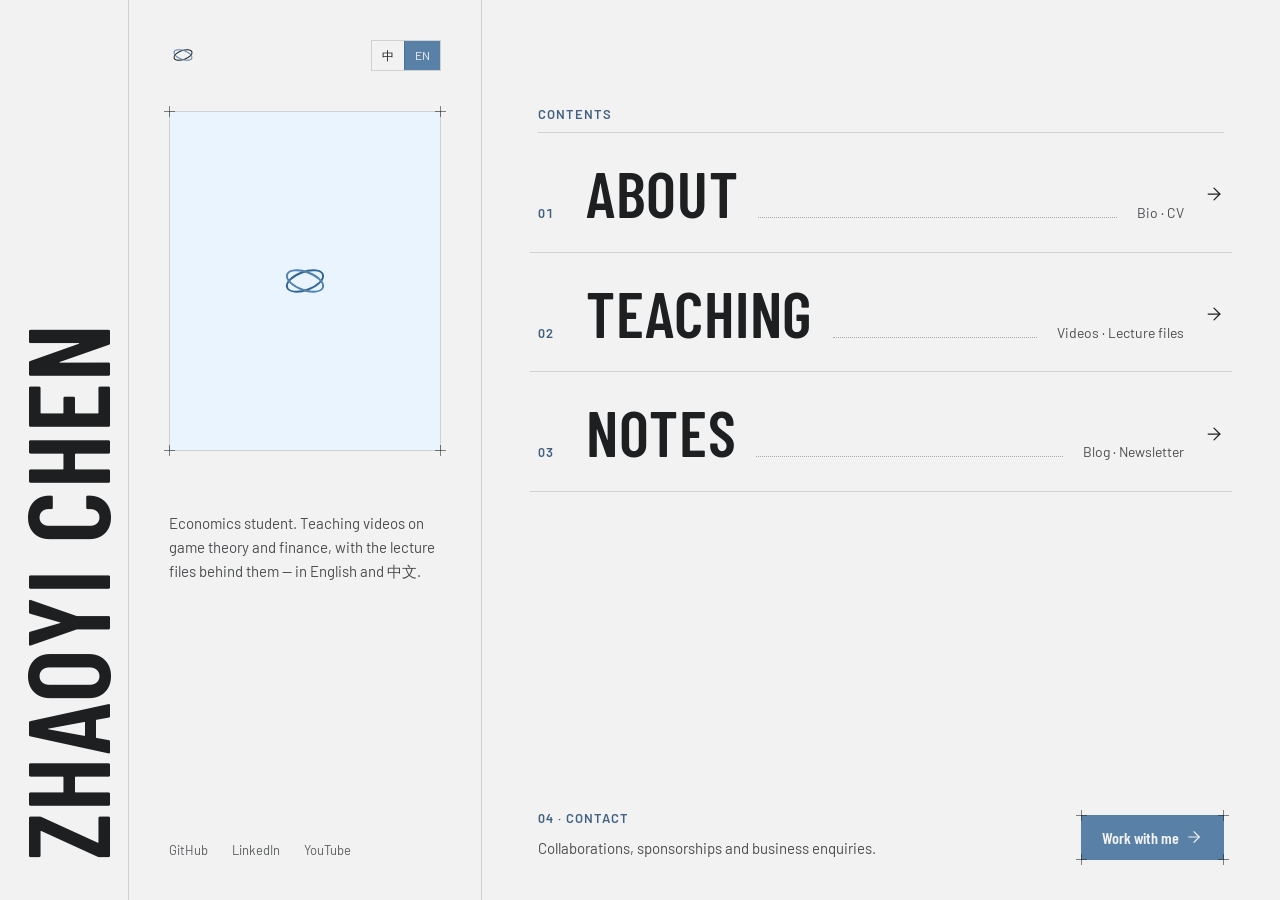
==== index.html @ 12d731cd "Publish the redesigned site as its own public project The site's original repository is private, and" ====
<!DOCTYPE html>
<html lang="en">
<head>
  <meta charset="utf-8">
  <meta name="viewport" content="width=device-width, initial-scale=1">
  <title data-en="Zhaoyi Chen · Teaching, notes and lecture files" data-zh="Zhaoyi Chen · 教学、随笔与讲义">Zhaoyi Chen · Teaching, notes and lecture files</title>
  <meta name="description" content="Zhaoyi Chen — economics student. Teaching videos on game theory and finance, lecture files and notes, in English and 中文.">
  <link rel="stylesheet" href="assets/industry.css">
  <link rel="stylesheet" href="assets/site.css">
</head>
<body>
<div class="shell">
  <a class="spine" href="#" aria-label="Zhaoyi Chen — contents"><span>Zhaoyi Chen</span></a>

  <!-- HOME: identity + preview frame on the left, the four sections on the right -->
  <div class="home" data-view="home">
    <aside class="aside">
      <div class="bar">
        <span class="mark" aria-hidden="true"></span>
        <div class="seg lang" role="radiogroup" aria-label="Language / 语言">
          <label class="seg-opt"><input type="radio" name="lang-home" value="zh" data-lang>中</label>
          <label class="seg-opt"><input type="radio" name="lang-home" value="en" data-lang>EN</label>
        </div>
      </div>

      <div class="frame-wrap">
        <div class="frame blueprint" data-pv="">
          <i class="corner tl"></i><i class="corner tr"></i><i class="corner bl"></i><i class="corner br"></i>
          <div class="pane" data-pane="portrait">
            <!-- EDIT: add your photo as content/images/portrait.jpg (4:5) -->
            <div class="media duotone"><span class="mark" aria-hidden="true"></span><img data-src="content/images/portrait.jpg" alt="Portrait of Zhaoyi Chen"></div>
            <dl class="facts">
              <dt data-en="Studying" data-zh="在读">Studying</dt><dd data-en="Economics, BSc" data-zh="经济学 本科">Economics, BSc</dd>
              <dt data-en="Teaching" data-zh="教学">Teaching</dt><dd data-en="Game theory · CFA Level I" data-zh="博弈论 · CFA 一级">Game theory · CFA Level I</dd>
              <dt data-en="Languages" data-zh="语言">Languages</dt><dd>English · 中文</dd>
            </dl>
          </div>
          <div class="pane" data-pane="teaching">
            <!-- EDIT: add a thumbnail of your latest video as content/images/latest-video.jpg (16:9) -->
            <div class="media wide duotone"><span class="mark" aria-hidden="true"></span><img data-src="content/images/latest-video.jpg" alt=""></div>
            <div class="pane-body">
              <span class="pane-title" data-en="Game theory · CFA Level I" data-zh="博弈论 · CFA 一级">Game theory · CFA Level I</span>
              <span class="pane-text" data-en="Video series, plus every lecture file free on GitHub." data-zh="系列视频，以及在 GitHub 免费公开的全部讲义。">Video series, plus every lecture file free on GitHub.</span>
              <span class="pane-foot" data-en="Lecture files · GitHub" data-zh="讲义 · GitHub">Lecture files · GitHub</span>
            </div>
          </div>
          <div class="pane" data-pane="notes"><div class="pane-posts" id="preview-posts"></div></div>
          <div class="pane" data-pane="contact">
            <div class="pane-body">
              <span class="kicker" data-en="Business &amp; collaboration" data-zh="商务与合作">Business &amp; collaboration</span>
              <span class="pane-email"><span>zhaoyic3002</span><span>@gmail.com</span></span>
              <span class="pane-text" data-en="Collaborations, sponsorships and business enquiries. Tell me what you have in mind." data-zh="合作、赞助与商务洽谈，欢迎来信详谈。">Collaborations, sponsorships and business enquiries. Tell me what you have in mind.</span>
            </div>
          </div>
        </div>
        <div class="pv-caption" id="pv-caption" aria-live="polite"></div>
      </div>

      <p class="bio"><span data-en="Economics student. Teaching videos on game theory and finance, with the lecture files behind them — in English and 中文." data-zh="经济学专业学生。我制作博弈论与金融的教学视频，并公开背后的全部讲义——中英双语。">Economics student. Teaching videos on game theory and finance, with the lecture files behind them — in English and 中文.</span></p>
      <div class="social">
        <a href="https://github.com/chenzhaoyilila" target="_blank" rel="noopener">GitHub</a>
        <a href="https://www.linkedin.com/in/zhaoyi-chen-58bb9b395" target="_blank" rel="noopener">LinkedIn</a>
        <a href="https://www.youtube.com/@michaelchen4098" target="_blank" rel="noopener">YouTube</a>
      </div>
    </aside>

    <main class="contents">
      <span class="kicker" data-en="Contents" data-zh="目录">Contents</span>
      <div class="rule"></div>
      <a class="row" href="#about" data-preview="about">
        <span class="row-num">01</span>
        <span class="row-main"><span class="row-title" data-en="About" data-zh="关于">About</span><span class="row-meta" data-en="Bio · CV" data-zh="简介 · 简历">Bio · CV</span></span>
        <span class="row-leader" aria-hidden="true"></span>
        <span class="row-meta end" aria-hidden="true" data-en="Bio · CV" data-zh="简介 · 简历">Bio · CV</span>
        <svg class="icon" width="20" height="20" viewBox="0 0 24 24" aria-hidden="true"><path d="M5 12h14"/><path d="m12 5 7 7-7 7"/></svg>
      </a>
      <a class="row" href="#teaching" data-preview="teaching">
        <span class="row-num">02</span>
        <span class="row-main"><span class="row-title" data-en="Teaching" data-zh="教学">Teaching</span><span class="row-meta" data-en="Videos · Lecture files" data-zh="视频 · 讲义">Videos · Lecture files</span></span>
        <span class="row-leader" aria-hidden="true"></span>
        <span class="row-meta end" aria-hidden="true" data-en="Videos · Lecture files" data-zh="视频 · 讲义">Videos · Lecture files</span>
        <svg class="icon" width="20" height="20" viewBox="0 0 24 24" aria-hidden="true"><path d="M5 12h14"/><path d="m12 5 7 7-7 7"/></svg>
      </a>
      <a class="row" href="#notes" data-preview="notes">
        <span class="row-num">03</span>
        <span class="row-main"><span class="row-title" data-en="Notes" data-zh="随笔">Notes</span><span class="row-meta" data-en="Blog · Newsletter" data-zh="博客 · 通讯">Blog · Newsletter</span></span>
        <span class="row-leader" aria-hidden="true"></span>
        <span class="row-meta end" aria-hidden="true" data-en="Blog · Newsletter" data-zh="博客 · 通讯">Blog · Newsletter</span>
        <svg class="icon" width="20" height="20" viewBox="0 0 24 24" aria-hidden="true"><path d="M5 12h14"/><path d="m12 5 7 7-7 7"/></svg>
      </a>
      <div class="contact" data-preview="contact">
        <div>
          <span class="kicker">04 · <span data-en="Contact" data-zh="联系">Contact</span></span>
          <p data-en="Collaborations, sponsorships and business enquiries." data-zh="合作、赞助与商务洽谈。">Collaborations, sponsorships and business enquiries.</p>
        </div>
        <a class="btn btn-primary blueprint btn-cta" href="mailto:zhaoyic3002@gmail.com">
          <i class="corner tl"></i><i class="corner tr"></i><i class="corner bl"></i><i class="corner br"></i>
          <span data-en="Work with me" data-zh="与我合作">Work with me</span>
          <svg class="icon" width="18" height="18" viewBox="0 0 24 24" aria-hidden="true"><path d="M5 12h14"/><path d="m12 5 7 7-7 7"/></svg>
        </a>
      </div>
    </main>
  </div>

  <!-- SECTION PAGES: one shared top bar, one section visible at a time -->
  <div class="page" id="sections" hidden>
    <div class="topbar">
      <a class="btn btn-ghost back" href="#">
        <svg class="icon" width="18" height="18" viewBox="0 0 24 24" aria-hidden="true"><path d="m12 19-7-7 7-7"/><path d="M19 12H5"/></svg>
        <span data-en="Contents" data-zh="目录">Contents</span>
      </a>
      <div class="seg lang" role="radiogroup" aria-label="Language / 语言">
        <label class="seg-opt"><input type="radio" name="lang-top" value="zh" data-lang>中</label>
        <label class="seg-opt"><input type="radio" name="lang-top" value="en" data-lang>EN</label>
      </div>
    </div>

    <section data-view="about" hidden>
      <header class="sec-head">
        <span class="kicker">01</span>
        <h1 class="sec-title" data-en="About" data-zh="关于">About</h1>
      </header>
      <div class="sec-body">
        <div>
          <p class="lead" data-en="I study economics, and I teach what I learn as I go." data-zh="我学习经济学，也边学边教。">I study economics, and I teach what I learn as I go.</p>
          <p class="prose" data-en="My videos take game theory and finance one idea at a time. The slides and lecture files are free on GitHub, so you can follow along or reuse them." data-zh="我的视频每次讲透博弈论或金融中的一个概念。课件与讲义全部免费放在 GitHub 上，方便你跟学或复用。">My videos take game theory and finance one idea at a time. The slides and lecture files are free on GitHub, so you can follow along or reuse them.</p>
          <table class="table facts-table">
            <tbody>
              <tr><td data-en="Studying" data-zh="在读">Studying</td><td data-en="Economics, BSc" data-zh="经济学 本科">Economics, BSc</td></tr>
              <tr><td data-en="Teaching" data-zh="教学">Teaching</td><td data-en="Game theory · CFA Level I" data-zh="博弈论 · CFA 一级">Game theory · CFA Level I</td></tr>
              <tr><td data-en="Languages" data-zh="语言">Languages</td><td>English · 中文</td></tr>
              <tr><td data-en="CV" data-zh="简历">CV</td><td><a class="inline-link" href="resume.html"><span data-en="View PDF" data-zh="查看 PDF">View PDF</span><svg class="icon" width="16" height="16" viewBox="0 0 24 24" aria-hidden="true"><path d="M7 7h10v10"/><path d="M7 17 17 7"/></svg></a></td></tr>
            </tbody>
          </table>
        </div>
        <figure class="portrait blueprint">
          <i class="corner tl"></i><i class="corner tr"></i><i class="corner bl"></i><i class="corner br"></i>
          <div class="media duotone"><span class="mark" aria-hidden="true"></span><img data-src="content/images/portrait.jpg" alt="Portrait of Zhaoyi Chen"></div>
        </figure>
      </div>
      <a class="next" href="#teaching">
        <span class="next-stack">
          <span class="kicker" data-en="Next" data-zh="下一章">Next</span>
          <span class="next-title">02 <span data-en="Teaching" data-zh="教学">Teaching</span></span>
        </span>
        <svg class="icon" width="32" height="32" viewBox="0 0 24 24" aria-hidden="true"><path d="M5 12h14"/><path d="m12 5 7 7-7 7"/></svg>
      </a>
    </section>

    <section data-view="teaching" hidden>
      <header class="sec-head">
        <span class="kicker">02</span>
        <h1 class="sec-title" data-en="Teaching" data-zh="教学">Teaching</h1>
      </header>
      <div class="sec-body">
        <div>
          <div class="rule"></div>
          <!-- EDIT: to link a series, turn its <div class="item"> into <a class="item" href="YOUR-PLAYLIST-URL"> -->
          <div class="item">
            <span class="item-title" data-en="Game theory" data-zh="博弈论">Game theory</span>
            <span class="item-desc" data-en="Refinements, signaling and screening" data-zh="精炼均衡、信号传递与筛选">Refinements, signaling and screening</span>
          </div>
          <div class="item">
            <span class="item-title" data-en="CFA Level I" data-zh="CFA 一级">CFA Level I</span>
            <span class="item-desc" data-en="All ten topic areas, from ethics to portfolio management" data-zh="全部十个科目，从职业道德到投资组合管理">All ten topic areas, from ethics to portfolio management</span>
          </div>
          <a class="item" href="https://github.com/chenzhaoyilila/All-files-of-lectures" target="_blank" rel="noopener">
            <span class="item-text">
              <span class="item-title" data-en="Lecture files" data-zh="讲义文件">Lecture files</span>
              <span class="item-desc" data-en="Every course file, free on GitHub" data-zh="全部课程文件，GitHub 免费下载">Every course file, free on GitHub</span>
            </span>
            <svg class="icon" width="20" height="20" viewBox="0 0 24 24" aria-hidden="true"><path d="M7 7h10v10"/><path d="M7 17 17 7"/></svg>
          </a>
        </div>
        <!-- EDIT: the frame links to your YouTube channel; swap in the URL of your latest video -->
        <figure class="video">
          <a class="blueprint" href="https://www.youtube.com/@michaelchen4098" target="_blank" rel="noopener">
            <i class="corner tl"></i><i class="corner tr"></i><i class="corner bl"></i><i class="corner br"></i>
            <div class="media duotone"><span class="mark" aria-hidden="true"></span><img data-src="content/images/latest-video.jpg" alt="Latest video on YouTube"></div>
          </a>
          <figcaption data-en="Latest video" data-zh="最新视频">Latest video</figcaption>
        </figure>
      </div>
      <a class="next" href="#notes">
        <span class="next-stack">
          <span class="kicker" data-en="Next" data-zh="下一章">Next</span>
          <span class="next-title">03 <span data-en="Notes" data-zh="随笔">Notes</span></span>
        </span>
        <svg class="icon" width="32" height="32" viewBox="0 0 24 24" aria-hidden="true"><path d="M5 12h14"/><path d="m12 5 7 7-7 7"/></svg>
      </a>
    </section>

    <section data-view="notes" hidden>
      <header class="sec-head">
        <span class="kicker">03</span>
        <h1 class="sec-title" data-en="Notes" data-zh="随笔">Notes</h1>
      </header>
      <div class="sec-body single">
        <div class="notes-bar">
          <span class="label" data-en="Blog &amp; newsletter" data-zh="博客与通讯">Blog &amp; newsletter</span>
          <div class="seg" role="radiogroup" aria-label="Filter notes">
            <label class="seg-opt"><input type="radio" name="notes-filter" value="all" checked><span data-en="All" data-zh="全部">All</span></label>
            <label class="seg-opt"><input type="radio" name="notes-filter" value="newsletter"><span data-en="Newsletter" data-zh="通讯">Newsletter</span></label>
          </div>
        </div>
        <div id="notes-list"><p class="status" data-en="Loading notes…" data-zh="正在加载…">Loading notes…</p></div>
      </div>
      <div class="next">
        <div>
          <span class="kicker" data-en="Next · 04 Contact" data-zh="下一章 · 04 联系">Next · 04 Contact</span>
          <p data-en="Collaborations, sponsorships and business enquiries." data-zh="合作、赞助与商务洽谈。">Collaborations, sponsorships and business enquiries.</p>
        </div>
        <a class="btn btn-primary blueprint btn-cta" href="mailto:zhaoyic3002@gmail.com">
          <i class="corner tl"></i><i class="corner tr"></i><i class="corner bl"></i><i class="corner br"></i>
          <span data-en="Work with me" data-zh="与我合作">Work with me</span>
          <svg class="icon" width="18" height="18" viewBox="0 0 24 24" aria-hidden="true"><path d="M5 12h14"/><path d="m12 5 7 7-7 7"/></svg>
        </a>
      </div>
    </section>
  </div>
</div>

<script src="assets/site.js"></script>
<script src="assets/interactions.js" defer></script>
<script>
(() => {
  const LABELS = { about: ['01', 'About', '关于'], teaching: ['02', 'Teaching', '教学'], notes: ['03', 'Notes', '随笔'], contact: ['04', 'Contact', '联系'] };
  const TITLES = {
    home: ['Zhaoyi Chen · Teaching, notes and lecture files', 'Zhaoyi Chen · 教学、随笔与讲义'],
    about: ['About · Zhaoyi Chen', '关于 · Zhaoyi Chen'],
    teaching: ['Teaching · Zhaoyi Chen', '教学 · Zhaoyi Chen'],
    notes: ['Notes · Zhaoyi Chen', '随笔 · Zhaoyi Chen'],
  };
  // Old links keep working: #thoughts and #newsletter open Notes.
  const ALIASES = { thoughts: 'notes', newsletter: 'notes', projects: 'teaching' };
  // ?preview=1 also lists drafts. They exist only in content/posts.preview.json,
  // which is gitignored, so a draft can never reach the live site.
  const PREVIEW = new URLSearchParams(location.search).get('preview') === '1';
  const POSTS_URL = PREVIEW ? 'content/posts.preview.json' : 'content/posts.json';
  const PREVIEW_QS = PREVIEW ? '&preview=1' : '';
  const badge = (p) => (p.draft ? '<span class="draft-badge">DRAFT 草稿</span>' : '');
  const ARROW = '<svg class="icon" width="20" height="20" viewBox="0 0 24 24" aria-hidden="true"><path d="M5 12h14"/><path d="m12 5 7 7-7 7"/></svg>';
  const zh = () => siteLang() === 'zh';
  const home = document.querySelector('[data-view="home"]');
  const pages = document.getElementById('sections');
  const sections = pages.querySelectorAll('section[data-view]');
  const titleEl = document.querySelector('title');
  const frame = document.querySelector('.frame');
  const caption = document.getElementById('pv-caption');
  let view = 'home';
  let pv = '';

  function setTitle() {
    const t = TITLES[view];
    titleEl.setAttribute('data-en', t[0]);
    titleEl.setAttribute('data-zh', t[1]);
    document.title = t[zh() ? 1 : 0];
  }

  function setPreview(key) {
    pv = key;
    frame.setAttribute('data-pv', key);
    caption.textContent = key ? `${zh() ? '预览' : 'Preview'} · ${LABELS[key][0]} ${LABELS[key][zh() ? 2 : 1]}` : '';
  }

  function route() {
    let key = decodeURIComponent(location.hash.slice(1));
    key = ALIASES[key] || key;
    view = TITLES[key] ? key : 'home';
    home.hidden = view !== 'home';
    pages.hidden = view === 'home';
    sections.forEach((s) => { s.hidden = s.getAttribute('data-view') !== view; });
    setTitle();
    setPreview('');
    window.scrollTo(0, 0);
  }

  // Hover or keyboard focus on a section previews it in the frame.
  document.querySelectorAll('[data-preview]').forEach((el) => {
    const key = el.getAttribute('data-preview');
    el.addEventListener('mouseenter', () => setPreview(key));
    el.addEventListener('focusin', () => setPreview(key));
  });
  const contents = document.querySelector('.contents');
  contents.addEventListener('mouseleave', () => setPreview(''));
  contents.addEventListener('focusout', (e) => { if (!contents.contains(e.relatedTarget)) setPreview(''); });

  // Notes, loaded from content/posts.json. Tag a post "newsletter" to list it under the Newsletter filter.
  const list = document.getElementById('notes-list');
  const previewPosts = document.getElementById('preview-posts');
  let posts = null;
  let failed = false;
  let filter = new URLSearchParams(location.search).get('view') === 'newsletter' ? 'newsletter' : 'all';
  document.querySelectorAll('input[name="notes-filter"]').forEach((input) => {
    input.checked = input.value === filter;
    input.addEventListener('change', () => { if (input.checked) { filter = input.value; renderPosts(); } });
  });
  const tagsOf = (p) => (p.tags || []).map((t) => String(t));
  const tagHtml = (p) => tagsOf(p).slice(0, 5).map((t) => `<span class="tag tag-accent">${siteEscape(t)}</span>`).join('');

  function renderPosts() {
    if (failed) {
      list.innerHTML = `<p class="status">${zh() ? '无法加载随笔。如果你是直接打开的本文件，请改用本地服务器（如 Live Server）预览。' : 'Could not load the notes. If you opened this file directly, preview it with a local server (e.g. Live Server).'}</p>`;
      return;
    }
    if (!posts) return;
    const shown = filter === 'all' ? posts : posts.filter((p) => tagsOf(p).map((t) => t.toLowerCase()).includes('newsletter'));
    list.innerHTML = shown.length
      ? shown.map((p) => `
        <a class="post" href="thought.html?slug=${encodeURIComponent(p.slug)}${PREVIEW_QS}">
          <span class="post-date">${siteEscape(siteFormatDate(p.date))}</span>
          <span class="post-main"><span class="post-title">${badge(p)}${siteEscape(p.title || 'Untitled')}</span><span class="post-excerpt">${siteEscape(p.excerpt || '')}</span></span>
          <span class="post-tags">${tagHtml(p)}</span>
          ${ARROW}
        </a>`).join('')
      : `<p class="status">${zh() ? '这里还没有文章。' : 'Nothing here yet.'}</p>`;
    previewPosts.innerHTML = posts.slice(0, 2).map((p) => `
      <div class="pv-post">
        <span class="pv-post-meta">${siteEscape(siteFormatDate(p.date))}${tagHtml(p)}</span>
        <span class="pv-post-title">${badge(p)}${siteEscape(p.title || 'Untitled')}</span>
      </div>`).join('');
  }

  // no-cache: revalidate on every load, so a rebuilt posts.json shows up at once
  fetch(POSTS_URL, { cache: 'no-cache' })
    .then((r) => { if (!r.ok) throw new Error('fetch failed'); return r.json(); })
    .then((data) => {
      posts = (data.posts || []).filter((p) => p.slug).sort((a, b) => (b.date || '').localeCompare(a.date || ''));
      renderPosts();
    })
    .catch(() => { failed = true; renderPosts(); });

  if (PREVIEW) {
    const banner = document.createElement('div');
    banner.className = 'preview-banner';
    banner.textContent = '预览模式 PREVIEW — 含未发布草稿，仅本地可见 / includes unpublished drafts, local only';
    document.body.appendChild(banner);
  }
  document.addEventListener('langchange', () => { setTitle(); setPreview(pv); renderPosts(); });
  window.addEventListener('hashchange', route);
  route();
})();
</script>
</body>
</html>
---- assets/industry.css ----
/* Industry — design-system tokens and component classes. This file is the source of truth for the system's look; retune it here and see readme.md. */
@import url('https://fonts.googleapis.com/css2?family=Barlow:wght@400;500;700&family=Barlow+Condensed:wght@400;600&display=swap');

:root {
  --color-bg: #f2f2f3;
  --color-surface: #e9e9ea;
  --color-text: #1d1f20;
  --color-accent: #5980a6;
  --color-accent-2: #728fab;
  --color-divider: color-mix(in srgb, #1d1f20 16%, transparent);

  /* Tonal ramps — generated in OKLCH on one shared lightness scale, so the
     same step of any role matches the others in visual value. */
  --color-neutral-100: #f5f5f8;
  --color-neutral-200: #e7e7ea;
  --color-neutral-300: #d4d4d7;
  --color-neutral-400: #b7b7ba;
  --color-neutral-500: #98989b;
  --color-neutral-600: #7a7a7d;
  --color-neutral-700: #5d5d60;
  --color-neutral-800: #424244;
  --color-neutral-900: #2b2b2d;

  --color-accent-100: #eef6ff;
  --color-accent-200: #d6ebff;
  --color-accent-300: #b5d9fd;
  --color-accent-400: #94bce3;
  --color-accent-500: #749dc4;
  --color-accent-600: #597ea3;
  --color-accent-700: #416180;
  --color-accent-800: #2c455d;
  --color-accent-900: #1d2d3d;

  --color-accent-2-100: #eef6ff;
  --color-accent-2-200: #d6ebff;
  --color-accent-2-300: #bdd8f2;
  --color-accent-2-400: #9ebbd8;
  --color-accent-2-500: #7e9cb8;
  --color-accent-2-600: #627d98;
  --color-accent-2-700: #486077;
  --color-accent-2-800: #314457;
  --color-accent-2-900: #1f2d3a;

  --font-heading: "Barlow Condensed", system-ui, sans-serif;
  --font-heading-weight: 600;
  --font-body: "Barlow", system-ui, sans-serif;

  --space-1: 3.4px;
  --space-2: 6.8px;
  --space-3: 10.2px;
  --space-4: 13.6px;
  --space-6: 20.4px;
  --space-8: 27.2px;

  --radius-sm: 2px;
  --radius-md: 4px;
  --radius-lg: 7px;

  /* Elevation — derived from the ground: soft ink-tinted shadows on a
     light theme, a hairline edge + ambient darkness on a dark one. */
  --shadow-sm: 0 1px 2px color-mix(in srgb, #2b2b2d 14%, transparent);
  --shadow-md: 0 3px 10px color-mix(in srgb, #2b2b2d 16%, transparent);
  --shadow-lg: 0 12px 32px color-mix(in srgb, #2b2b2d 22%, transparent);
}

body {
  background: var(--color-bg);
  color: var(--color-text);
  font-family: var(--font-body);
}
h1, h2, h3, h4 { font-family: var(--font-heading); font-weight: var(--font-heading-weight); }

.blueprint {
  position: relative;
  border: 1px solid var(--color-divider);
  border-radius: 0;
}
/* The overlay image treatments (halftone, duotone) clip their overlay
   (overflow:hidden); a blueprint wrapper draws its registration marks
   outside the box, so when both classes share a wrapper the frame must
   win. */
.blueprint.halftone, .blueprint.plate, .blueprint.duotone { overflow: visible; }
.blueprint > .corner {
  position: absolute; width: 11px; height: 11px;
  color: color-mix(in srgb, var(--color-text) 55%, transparent);
}
.blueprint > .corner::before, .blueprint > .corner::after {
  content: ""; position: absolute; background: currentColor;
}
.blueprint > .corner::before { left: 5px; top: 0; width: 1px; height: 100%; }
.blueprint > .corner::after  { top: 5px; left: 0; width: 100%; height: 1px; }
.blueprint > .corner.tl { top: -6px; left: -6px; }
.blueprint > .corner.tr { top: -6px; right: -6px; }
.blueprint > .corner.bl { bottom: -6px; left: -6px; }
.blueprint > .corner.br { bottom: -6px; right: -6px; }

.duotone{position:relative;overflow:hidden}
.duotone::after{content:"";position:absolute;inset:0;pointer-events:none;
  background:var(--color-accent);mix-blend-mode:color}

/* ══════════════════════════════════════════════════════════════════════════
   Components — built with the tokens above. Plain CSS
   on plain HTML: no JavaScript, no build step. Each class is documented in
   readme.md and demonstrated in foundations/ and components/.
   ══════════════════════════════════════════════════════════════════════ */

*, *::before, *::after { box-sizing: border-box; }
body { margin: 0; font-size: 15px; line-height: 1.55; font-weight: 400; }
h1, h2, h3, h4, h5, h6 {
  font-family: var(--font-heading); font-weight: var(--font-heading-weight);
  line-height: 1.12; letter-spacing: -0.015em; margin: 0 0 var(--space-2);
}
h1 { font-size: 42px; }
h2 { font-size: 32px; }
h3 { font-size: 25px; }
h4 { font-size: 20px; }
h5 { font-size: 16px; }
h6 { font-size: 13px; }
h6 { letter-spacing: 0.08em; text-transform: uppercase; }
p { margin: 0 0 var(--space-3); }
a { color: var(--color-accent); text-underline-offset: 3px; }
img { display: block; max-width: 100%; }
figure { margin: 0; }
figcaption {
  font-size: 11px; margin-top: var(--space-1);
  color: color-mix(in srgb, var(--color-text) 55%, transparent);
}
.text-muted { color: color-mix(in srgb, var(--color-text) 55%, transparent); }
:focus { outline: none; }
:focus-visible { outline: 2px solid var(--color-accent); outline-offset: 2px; }
::selection { background: color-mix(in srgb, var(--color-accent) 30%, transparent); }

/* — rules — */
.hr {
  height: 1px; border: 0; margin: var(--space-4) 0;
  background: var(--color-divider);
}

/* — buttons — */
.btn {
  display: inline-flex; align-items: center; justify-content: center; gap: 6px;
  cursor: pointer; text-decoration: none;
  font-family: var(--font-heading); font-weight: var(--font-heading-weight);
  font-size: 14px; line-height: 1.2; color: var(--color-text); /* matches the .input's 14px —
     the pair sits side by side in sign-up rows */
  background: transparent; border: 1px solid transparent;
  padding: var(--space-2) calc(var(--space-3) * 1.2);
  border-radius: var(--radius-md);
}
.btn svg { display: block; }
.btn:disabled { opacity: 0.45; cursor: not-allowed; }
.btn-primary { background: var(--color-accent); color: var(--color-bg); }
.btn-primary:hover { background: var(--color-accent-600); }
.btn-primary:active { background: var(--color-accent-700); }
.btn-secondary { border-color: var(--color-divider); }
.btn-secondary:hover { background: color-mix(in srgb, var(--color-text) 7%, transparent); }
.btn-secondary:active { background: color-mix(in srgb, var(--color-text) 14%, transparent); }
.btn-ghost { color: var(--color-accent); padding-inline: var(--space-1); }
.btn-ghost:hover { background: color-mix(in srgb, var(--color-accent) 10%, transparent); }
.btn-ghost:active { background: color-mix(in srgb, var(--color-accent) 18%, transparent); }
.btn-icon { width: 36px; height: 36px; padding: 0; }
.btn-block { width: 100%; margin-top: var(--space-2); }

/* — forms — */
.field > label {
  display: block; font-size: 12px; margin-bottom: 5px;
  color: color-mix(in srgb, var(--color-text) 70%, transparent);
}
.input {
  width: 100%; min-height: 36px; padding: 6px 10px; font: inherit;
  font-size: 14px; color: var(--color-text); caret-color: var(--color-accent);
  background: var(--color-surface);
  border: 1px solid var(--color-divider); border-radius: var(--radius-md);
}
.input:hover { border-color: color-mix(in srgb, var(--color-text) 45%, transparent); }
.input:focus-visible { border-color: var(--color-accent); outline-offset: 0; }
textarea.input { min-height: 90px; resize: vertical; }
.radio { display: inline-flex; align-items: center; gap: 8px; cursor: pointer; font-size: 14px; }
.radio input, .seg-opt input {
  position: absolute; opacity: 0; width: 0; height: 0; pointer-events: none;
}
.radio .dot {
  width: 16px; height: 16px; flex: none; border-radius: 50%;
  border: 1.5px solid var(--color-divider);
}
.radio:hover .dot { border-color: var(--color-accent); }
.radio input:checked + .dot {
  border-color: var(--color-accent); background: var(--color-accent);
  box-shadow: inset 0 0 0 4px var(--color-bg);
}
.radio input:focus-visible + .dot { outline: 2px solid var(--color-accent); outline-offset: 2px; }
.seg {
  display: inline-flex; overflow: hidden;
  border: 1px solid var(--color-divider); border-radius: var(--radius-md);
}
.seg-opt {
  display: inline-flex; align-items: center; gap: 6px;
  padding: 7px 12px; font-size: 13px; cursor: pointer;
}
.seg-opt + .seg-opt { border-left: 1px solid var(--color-divider); }
.seg-opt:has(input:checked) { background: var(--color-accent); color: var(--color-bg); }
.seg-opt:not(:has(input:checked)):hover { background: color-mix(in srgb, var(--color-text) 7%, transparent); }
.seg-opt:has(input:focus-visible) { outline: 2px solid var(--color-accent); outline-offset: -2px; }

/* — cards — */
.card {
  display: flex; flex-direction: column; gap: var(--space-2);
  padding: var(--space-3); border-radius: var(--radius-md); background: var(--color-surface);
}
.card-kicker { font-size: 10px; letter-spacing: 0.1em; text-transform: uppercase; color: var(--color-accent); }
.card-title {
  font-family: var(--font-heading); font-weight: var(--font-heading-weight);
  font-size: 17px; line-height: 1.2;
}
.card-body { margin: 0; font-size: 13px; opacity: 0.8; flex: 1; }
.card-meta {
  display: flex; align-items: center; gap: 6px; font-size: 11px;
  color: color-mix(in srgb, var(--color-text) 50%, transparent);
}
.elev-sm { box-shadow: var(--shadow-sm); }
.elev-md { box-shadow: var(--shadow-md); }
.elev-lg { box-shadow: var(--shadow-lg); }

/* — tags — */
.tag {
  display: inline-flex; align-items: center; font-size: 11px;
  letter-spacing: 0.02em; padding: 3px 10px;
  border-radius: calc(var(--radius-md) * 0.75);
}
.tag-accent { background: var(--color-accent-100); color: var(--color-accent-800); }
.tag-accent-2 { background: var(--color-accent-2-100); color: var(--color-accent-2-800); }
.tag-neutral { background: var(--color-neutral-100); color: var(--color-neutral-800); }
.tag-outline { border: 1px solid var(--color-accent); color: var(--color-accent); }

/* — navigation — */
.nav {
  display: flex; align-items: center; gap: var(--space-4);
  padding: var(--space-3) var(--space-4);
  border-bottom: none;
}
.nav-brand {
  font-family: var(--font-heading); font-weight: var(--font-heading-weight);
  font-size: 18px; margin-right: auto;
}
.nav a { color: inherit; text-decoration: none; font-size: 14px; }
.nav a:hover, .nav a[aria-current='page'] { color: var(--color-accent); }

/* — tables — */
.table { width: 100%; border-collapse: collapse; font-size: 14px; }
.table th {
  text-align: left; font-size: 11px; letter-spacing: 0.08em; text-transform: uppercase;
  color: color-mix(in srgb, var(--color-text) 60%, transparent);
  padding: var(--space-2); border-bottom: 1px solid var(--color-divider);
}
.table td {
  padding: var(--space-2);
  border-bottom: 1px solid color-mix(in srgb, var(--color-text) 8%, transparent);
}
.table tbody tr:hover { background: color-mix(in srgb, var(--color-text) 4%, transparent); }

/* — dialog — */
.dialog-backdrop {
  position: fixed; inset: 0; display: grid; place-items: center;
  padding: var(--space-4);
  background: color-mix(in srgb, var(--color-neutral-900) 50%, transparent);
}
.dialog {
  width: min(440px, 100%); display: flex; flex-direction: column; gap: var(--space-3);
  padding: var(--space-4); border-radius: var(--radius-lg);
  background: var(--color-surface); box-shadow: var(--shadow-lg);
}
.dialog-title {
  font-family: var(--font-heading); font-weight: var(--font-heading-weight);
  font-size: 20px;
}
.dialog-body { font-size: 14px; opacity: 0.85; }
.dialog-actions { display: flex; justify-content: flex-end; gap: var(--space-2); margin-top: var(--space-2); }

/* — blueprint frame: components are wireframe objects (see .blueprint
     and .corner above) — square, transparent, hairline-bordered — */
.card, .btn, .input, .tag, .seg, .dialog { border-radius: 0; }
.card, .dialog { background: transparent; border: 1px solid var(--color-divider); }
.btn { border: 1px solid var(--color-divider); }
.btn-primary { border-color: var(--color-accent); }
.btn-ghost { border-color: transparent; }
---- assets/site.css ----
/* Layout for chenzhaoyilila.github.io. Colors, type and components come from industry.css. */
:root {
  --pad: clamp(20px, 5vw, 56px);
  --muted: color-mix(in srgb, var(--color-text) 78%, transparent);
  --meta: color-mix(in srgb, var(--color-text) 70%, transparent);
  --tint: color-mix(in srgb, var(--color-accent) 6%, transparent);
}
html { scroll-behavior: smooth; }
body { text-wrap: pretty; }
a { color: var(--color-accent-700); }
a:hover { color: var(--color-accent-800); }
[hidden] { display: none !important; }
.icon { flex: none; fill: none; stroke: currentColor; stroke-width: 1.5; stroke-linecap: round; stroke-linejoin: round; }
.kicker { display: block; font-size: 13px; line-height: 12px; letter-spacing: .08em; text-transform: uppercase; font-weight: 600; color: var(--color-accent-700); font-feature-settings: "tnum" 1; }
.label { font-size: 13px; letter-spacing: .08em; text-transform: uppercase; font-weight: 600; color: var(--meta); }
.rule { height: 1px; background: var(--color-divider); }
.status { padding: 24px 0; margin: 0; font-size: 15px; color: var(--meta); }
.inline-link { display: inline-flex; align-items: center; gap: 6px; text-decoration: none; }
.lang .seg-opt { padding: 5px 10px; font-size: 12px; }

/* Shell: the spine (name, links home) + the page. A 1px gap on a divider ground draws the hairlines. */
.shell { display: flex; min-height: 100vh; gap: 1px; background: var(--color-divider); }
.spine {
  flex: none; width: clamp(56px, min(10vw, 16vh), 132px); height: 100vh;
  position: sticky; top: 0; align-self: flex-start; padding: 40px 0; overflow: hidden;
  display: flex; align-items: flex-end; justify-content: center;
  background: var(--color-bg); color: var(--color-text); text-decoration: none; transition: color .15s;
}
.spine:hover { color: var(--color-accent-700); }
.spine span {
  writing-mode: vertical-rl; transform: rotate(180deg);
  font-family: var(--font-heading); font-weight: 600; font-size: clamp(48px, min(9vw, 14vh), 120px);
  line-height: .87; letter-spacing: .01em; text-transform: uppercase; white-space: nowrap;
}
.page { flex: 1; min-width: 0; min-height: 100vh; background: var(--color-bg); display: flex; flex-direction: column; }
.page > section { flex: 1; display: flex; flex-direction: column; }

/* Logo mark: the two crossed ellipses, drawn as lines */
.mark { position: relative; width: 28px; height: 28px; flex: none; display: inline-block; }
.mark::before, .mark::after {
  content: ""; position: absolute; left: 4px; top: 9px; width: 20px; height: 10px;
  border: 1.5px solid currentColor; border-radius: 50%; transform: rotate(-20deg);
}
.mark::after { border-color: var(--color-accent); transform: rotate(20deg); }

/* Home: identity + preview frame | contents */
.home { flex: 1; min-width: 0; min-height: 100vh; display: grid; grid-template-columns: minmax(300px, 352px) minmax(0, 1fr); gap: 1px; }
.home > * { min-width: 0; background: var(--color-bg); }
.aside { padding: 40px clamp(20px, 4vw, 40px); display: flex; flex-direction: column; }
.bar { display: flex; justify-content: space-between; align-items: center; gap: 16px; min-height: 28px; }
.frame-wrap { margin-top: 40px; }
.frame { width: 100%; aspect-ratio: 4 / 5; display: flex; flex-direction: column; }
.pane { display: none; flex: 1; min-height: 0; flex-direction: column; }
.frame[data-pv=""] .pane[data-pane="portrait"],
.frame[data-pv="about"] .pane[data-pane="portrait"],
.frame[data-pv="teaching"] .pane[data-pane="teaching"],
.frame[data-pv="notes"] .pane[data-pane="notes"],
.frame[data-pv="contact"] .pane[data-pane="contact"] { display: flex; }
.media { position: relative; flex: 1; min-height: 0; display: grid; place-items: center; color: var(--color-accent-700); }
.media .mark { transform: scale(2); }
.media img { position: absolute; inset: 0; width: 100%; height: 100%; object-fit: cover; }
.media.wide { flex: none; width: 100%; aspect-ratio: 16 / 9; border-bottom: 1px solid var(--color-divider); }
.facts { display: none; margin: 0; padding: 14px 16px; border-top: 1px solid var(--color-divider); grid-template-columns: auto minmax(0, 1fr); gap: 6px 16px; font-size: 13px; line-height: 18px; }
.facts dt { color: var(--meta); }
.facts dd { margin: 0; }
.frame[data-pv="about"] .facts { display: grid; }
.pane-body { flex: 1; padding: 18px 20px; display: flex; flex-direction: column; gap: 12px; }
.pane[data-pane="contact"] .pane-body { padding: 24px; gap: 14px; }
.pane-title { font-family: var(--font-heading); font-weight: 600; font-size: 22px; line-height: 24px; letter-spacing: .02em; text-transform: uppercase; }
.pane-text { font-size: 14px; line-height: 20px; color: var(--muted); }
.pane-foot { margin-top: auto; font-size: 13px; color: var(--meta); }
.pane-email { font-family: var(--font-heading); font-weight: 600; font-size: 22px; line-height: 26px; }
.pane-email span { display: inline-block; }
.pane-posts { padding: 8px 20px; display: flex; flex-direction: column; }
.pv-post { display: flex; flex-direction: column; gap: 8px; padding: 16px 0; border-bottom: 1px solid var(--color-divider); }
.pv-post-meta { display: flex; align-items: center; gap: 10px; font-size: 13px; font-feature-settings: "tnum" 1; color: var(--meta); }
.pv-post-title { font-family: var(--font-heading); font-weight: 600; font-size: 22px; line-height: 26px; }
.pv-caption { height: 20px; margin-top: 12px; font-size: 13px; line-height: 20px; letter-spacing: .08em; text-transform: uppercase; font-weight: 600; color: var(--meta); }
.bio { font-size: 15px; line-height: 24px; margin: 28px 0 0; color: var(--muted); }
.social { margin-top: auto; padding-top: 24px; display: flex; gap: 24px; font-size: 13px; }
.social a { color: var(--meta); text-decoration: none; }
.social a:hover { color: var(--color-accent-700); }

.contents { padding: clamp(40px, 9vw, 108px) var(--pad) 40px; display: flex; flex-direction: column; container-type: inline-size; }
.contents > .rule { margin-top: 12px; }
.row {
  display: flex; align-items: baseline; gap: 20px; padding: 32px 8px 28px; margin: 0 -8px;
  border-bottom: 1px solid var(--color-divider); color: var(--color-text); text-decoration: none; transition: background .15s;
}
.row:hover { background: var(--tint); color: var(--color-text); }
.row-num { width: 28px; flex: none; font-size: 13px; letter-spacing: .08em; font-weight: 600; color: var(--color-accent-700); font-feature-settings: "tnum" 1; }
.row-main { display: flex; flex-direction: column; gap: 10px; min-width: 0; }
.row-title { font-family: var(--font-heading); font-weight: 600; font-size: clamp(44px, 5vw, 64px); line-height: .88; letter-spacing: .01em; text-transform: uppercase; }
.row-meta { font-size: 14px; color: var(--muted); }
.row-leader { flex: 1; min-width: 24px; border-bottom: 1.5px dotted color-mix(in srgb, var(--color-text) 35%, transparent); }
.row-leader, .row-meta.end { display: none; }
.row-meta.end { white-space: nowrap; }
.row .icon { align-self: center; margin-left: auto; }
@container (min-width: 560px) {
  .row-leader, .row-meta.end { display: block; }
  .row-main .row-meta { display: none; }
}
.contact { margin-top: auto; padding-top: 40px; display: flex; flex-wrap: wrap; align-items: flex-end; justify-content: space-between; gap: 24px 32px; }
.contact p { font-size: 15px; line-height: 24px; margin: 12px 0 0; color: var(--muted); }
.btn-cta { padding: 12px 20px; font-size: 16px; color: var(--color-bg); text-decoration: none; }
.btn-cta:hover { color: var(--color-bg); }

/* Section pages */
.topbar { display: flex; justify-content: space-between; align-items: center; gap: 16px; padding: 24px var(--pad); border-bottom: 1px solid var(--color-divider); }
.back { gap: 8px; padding: 6px 8px; margin-left: -8px; font-size: 15px; color: var(--color-accent-700); text-decoration: none; }
.sec-head { padding: clamp(32px, 6vw, 72px) var(--pad) 40px; }
.sec-title { font-size: clamp(64px, 10vw, 128px); line-height: .88; letter-spacing: .01em; text-transform: uppercase; margin: 20px 0 0 -0.052em; }
.sec-body { padding: 0 var(--pad) 64px; max-width: 1200px; display: grid; grid-template-columns: repeat(auto-fit, minmax(min(100%, 340px), 1fr)); gap: 48px 64px; align-items: start; }
.sec-body.single { display: block; }
.lead { font-family: var(--font-heading); font-weight: 600; font-size: clamp(28px, 3vw, 36px); line-height: 1.12; margin: 0; max-width: 22ch; }
.prose { font-size: 17px; line-height: 26px; margin: 20px 0 0; max-width: 52ch; color: var(--muted); }
.facts-table { margin-top: 40px; font-size: 15px; }
.facts-table td { padding: 14px 0; }
.facts-table td:first-child { width: 120px; color: var(--meta); }
.facts-table tbody tr:hover { background: none; }
.portrait { margin: 0; width: 100%; max-width: 420px; aspect-ratio: 4 / 5; display: flex; }
.item { display: flex; flex-direction: column; gap: 6px; padding: 24px 0; border-bottom: 1px solid var(--color-divider); }
a.item {
  display: grid; grid-template-columns: minmax(0, 1fr) 20px; gap: 16px; align-items: center;
  padding: 24px 8px; margin: 0 -8px; color: var(--color-text); text-decoration: none; transition: background .15s;
}
a.item:hover { background: var(--tint); color: var(--color-text); }
.item-text { display: flex; flex-direction: column; gap: 6px; }
.item-title { font-family: var(--font-heading); font-weight: 600; font-size: 32px; line-height: 34px; letter-spacing: .02em; text-transform: uppercase; }
.item-desc { font-size: 15px; line-height: 22px; color: var(--muted); }
.video { margin: 0; display: flex; flex-direction: column; gap: 12px; }
.video .blueprint { width: 100%; aspect-ratio: 16 / 9; display: flex; }
.video figcaption { margin: 0; font-size: 13px; color: var(--meta); }
.next {
  margin-top: auto; display: flex; align-items: center; justify-content: space-between; gap: 24px;
  padding: 32px var(--pad); border-top: 1px solid var(--color-divider); color: var(--color-text); text-decoration: none; transition: background .15s;
}
a.next:hover { background: var(--tint); color: var(--color-text); }
div.next { flex-wrap: wrap; align-items: flex-end; gap: 24px 32px; }
div.next p { font-size: 15px; line-height: 24px; margin: 12px 0 0; color: var(--muted); }
.next-stack { display: flex; flex-direction: column; gap: 12px; }
.next-title { font-family: var(--font-heading); font-weight: 600; font-size: clamp(36px, 5vw, 56px); line-height: .92; letter-spacing: .01em; text-transform: uppercase; }

/* Notes */
.notes-bar { display: flex; flex-wrap: wrap; justify-content: space-between; align-items: center; gap: 16px; padding-bottom: 16px; border-bottom: 1px solid var(--color-divider); }
.post {
  display: flex; flex-wrap: wrap; align-items: baseline; gap: 8px 24px; padding: 24px 8px; margin: 0 -8px;
  border-bottom: 1px solid var(--color-divider); color: var(--color-text); text-decoration: none; transition: background .15s;
}
.post:hover { background: var(--tint); color: var(--color-text); }
.post-date { flex: 0 0 120px; font-size: 13px; font-feature-settings: "tnum" 1; color: var(--meta); }
.post-main { flex: 1 1 320px; min-width: 0; display: flex; flex-direction: column; gap: 6px; }
.post-title { font-family: var(--font-heading); font-weight: 600; font-size: 26px; line-height: 30px; }
.post-excerpt { font-size: 15px; line-height: 22px; color: var(--muted); }
.post-tags { flex: none; display: flex; flex-wrap: wrap; gap: 6px; }
.post .icon { align-self: center; }

/* Article (thought.html) */
.article { padding: clamp(32px, 6vw, 72px) var(--pad) 72px; max-width: 820px; }
.article-title { font-size: clamp(40px, 6vw, 64px); line-height: 1; margin: 20px 0 0; }
.article .post-tags { margin-top: 20px; }
.article-prose { margin-top: 40px; font-size: 17px; line-height: 28px; color: var(--muted); }
.article-prose p { margin: 0 0 16px; }
.article-prose ul, .article-prose ol { margin: 16px 0 16px 20px; padding: 0; }
.article-prose li { margin-bottom: 6px; }
.article-prose strong { color: var(--color-text); font-weight: 600; }
.article-prose img { margin: 24px 0; border: 1px solid var(--color-divider); height: auto; }
.article-prose code { font-family: ui-monospace, Menlo, monospace; font-size: .9em; background: var(--color-surface); padding: .1em .35em; }

/* CV (resume.html) */
.pdf-bar { padding: 0 var(--pad) 20px; }
.pdf { margin: 0 var(--pad) 40px; flex: 1; min-height: 60vh; display: flex; }
.pdf iframe { flex: 1; width: 100%; min-height: 60vh; border: 0; display: block; background: var(--color-surface); }

@media (max-width: 859px) {
  .home { grid-template-columns: minmax(0, 1fr); grid-template-rows: auto 1fr; }
  .frame-wrap { display: none; }
}
@media (prefers-reduced-motion: reduce) {
  html { scroll-behavior: auto; }
}

/* ---- Additions for the live site ---- */

/* Drafts: shown only when previewing locally with ?preview=1 (see content/README.txt) */
.preview-banner {
  position: fixed; left: 0; right: 0; bottom: 0; z-index: 10001;
  padding: 10px 16px; text-align: center; font-size: 12px; letter-spacing: .06em; font-weight: 600;
  background: #8a3b12; color: #fff;
}
.draft-badge {
  display: inline-block; vertical-align: middle; margin-right: 10px;
  font-family: var(--font-body); font-size: 11px; line-height: 1.4; letter-spacing: .08em; font-weight: 600;
  padding: 2px 8px; background: #8a3b12; color: #fff;
}
.article > .draft-badge { margin-bottom: 16px; }

/* Markdown written with build_posts.py: headings, quotes, code blocks, rules */
.article-prose h1, .article-prose h2, .article-prose h3, .article-prose h4 { color: var(--color-text); margin: 32px 0 12px; letter-spacing: .01em; }
.article-prose blockquote { margin: 24px 0; padding-left: 16px; border-left: 2px solid var(--color-accent); color: var(--meta); }
.article-prose blockquote p { margin: 0; }
.article-prose pre { margin: 24px 0; padding: 14px 18px; border: 1px solid var(--color-divider); overflow-x: auto; font-size: 14px; line-height: 1.6; }
.article-prose pre code { background: none; padding: 0; font-size: inherit; }
.article-prose hr { border: 0; height: 1px; background: var(--color-divider); margin: 32px 0; }

/* CV page before resume.pdf has been added */
.pdf-missing { padding: 0 var(--pad) 40px; }
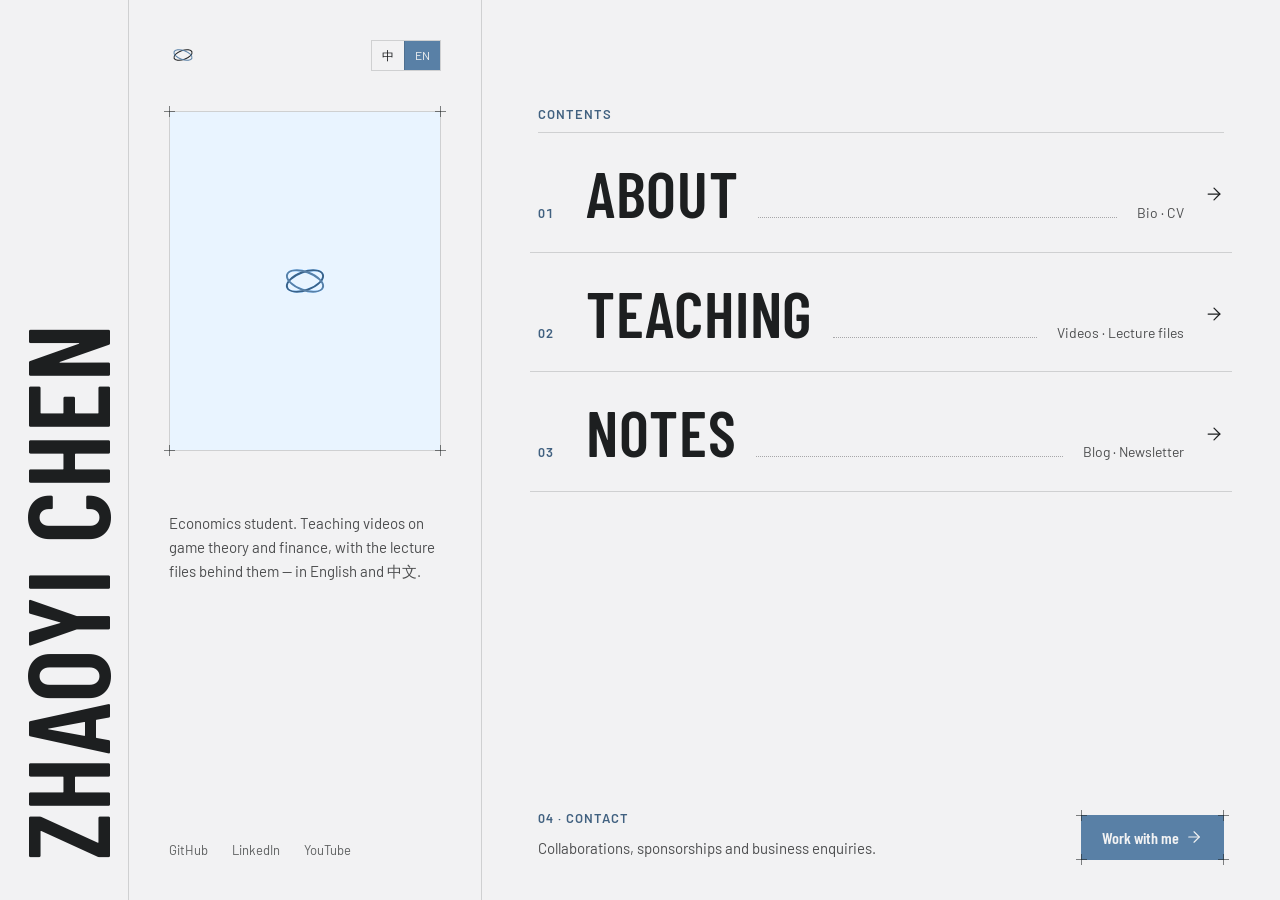
==== commit d8125e1b: "Turn pages like a book between sections" ====
--- a/index.html
+++ b/index.html
@@ -9,6 +9,7 @@
   <link rel="stylesheet" href="assets/site.css">
 </head>
 <body>
+<script src="assets/turn.js"></script>
 <div class="shell">
   <a class="spine" href="#" aria-label="Zhaoyi Chen — contents"><span>Zhaoyi Chen</span></a>
 
@@ -263,16 +264,32 @@
     caption.textContent = key ? `${zh() ? '预览' : 'Preview'} · ${LABELS[key][0]} ${LABELS[key][zh() ? 2 : 1]}` : '';
   }
 
+  // Deeper into the book (contents → about → teaching → notes) turns the page
+  // away; going back folds the destination in. See assets/turn.js.
+  const ORDER = { home: 0, about: 1, teaching: 2, notes: 3 };
+  let booted = false;
   function route() {
     let key = decodeURIComponent(location.hash.slice(1));
     key = ALIASES[key] || key;
-    view = TITLES[key] ? key : 'home';
-    home.hidden = view !== 'home';
-    pages.hidden = view === 'home';
-    sections.forEach((s) => { s.hidden = s.getAttribute('data-view') !== view; });
-    setTitle();
-    setPreview('');
-    window.scrollTo(0, 0);
+    const next = TITLES[key] ? key : 'home';
+    const prev = view;
+    const apply = () => {
+      view = next;
+      home.hidden = view !== 'home';
+      pages.hidden = view === 'home';
+      sections.forEach((s) => { s.hidden = s.getAttribute('data-view') !== view; });
+      setTitle();
+      setPreview('');
+      window.scrollTo({ top: 0, left: 0, behavior: 'instant' });
+    };
+    if (!booted || next === prev || !window.turn) { booted = true; apply(); return; }
+    window.turn.swap({
+      from: prev === 'home' ? home : pages,
+      to: next === 'home' ? home : pages,
+      apply,
+      forward: ORDER[next] > ORDER[prev],
+      ready: next === 'notes' ? postsSettled : null,
+    });
   }
 
   // Hover or keyboard focus on a section previews it in the frame.
@@ -307,7 +324,7 @@
     const shown = filter === 'all' ? posts : posts.filter((p) => tagsOf(p).map((t) => t.toLowerCase()).includes('newsletter'));
     list.innerHTML = shown.length
       ? shown.map((p) => `
-        <a class="post" href="thought.html?slug=${encodeURIComponent(p.slug)}${PREVIEW_QS}">
+        <a class="post" href="thought.html?slug=${encodeURIComponent(p.slug)}${PREVIEW_QS}" data-turn-kicker="${siteEscape(siteFormatDate(p.date))}" data-turn-title="${siteEscape(p.title || 'Untitled')}">
           <span class="post-date">${siteEscape(siteFormatDate(p.date))}</span>
           <span class="post-main"><span class="post-title">${badge(p)}${siteEscape(p.title || 'Untitled')}</span><span class="post-excerpt">${siteEscape(p.excerpt || '')}</span></span>
           <span class="post-tags">${tagHtml(p)}</span>
@@ -322,7 +339,7 @@
   }
 
   // no-cache: revalidate on every load, so a rebuilt posts.json shows up at once
-  fetch(POSTS_URL, { cache: 'no-cache' })
+  const postsSettled = fetch(POSTS_URL, { cache: 'no-cache' })
     .then((r) => { if (!r.ok) throw new Error('fetch failed'); return r.json(); })
     .then((data) => {
       posts = (data.posts || []).filter((p) => p.slug).sort((a, b) => (b.date || '').localeCompare(a.date || ''));
@@ -339,6 +356,7 @@
   document.addEventListener('langchange', () => { setTitle(); setPreview(pv); renderPosts(); });
   window.addEventListener('hashchange', route);
   route();
+  if (view === 'notes' && window.turn) window.turn.hold(postsSettled);
 })();
 </script>
 </body>
--- a/assets/site.css
+++ b/assets/site.css
@@ -205,3 +205,56 @@
 
 /* CV page before resume.pdf has been added */
 .pdf-missing { padding: 0 var(--pad) 40px; }
+
+/* ---- Page turn (assets/turn.js): pages turn on the name spine ---- */
+.spine { z-index: 40; }
+.turn-snap, .turn-opener, .turn-cast, .turn-shade, .turn-sheen { pointer-events: none; }
+/* the link that was clicked stays marked on the turning page */
+.turn-trigger { background: color-mix(in srgb, var(--color-accent) 10%, transparent) !important; }
+/* the page darkens toward its free edge as it turns from the light */
+.turn-shade, .turn-sheen { position: absolute; inset: 0; opacity: 0; z-index: 1; }
+.turn-shade { background: linear-gradient(to left, rgba(29, 31, 32, .38), rgba(29, 31, 32, .1) 55%, rgba(29, 31, 32, 0)); }
+.turn-sheen {
+  background: linear-gradient(to right, rgba(255, 255, 255, 0), rgba(255, 255, 255, .55), rgba(255, 255, 255, 0)) no-repeat;
+  background-size: 38% 100%;
+}
+/* the shadow the lifted page casts into the gutter beside the spine */
+.turn-cast {
+  position: fixed; top: 0; bottom: 0; left: calc(clamp(56px, min(10vw, 16vh), 132px) + 1px);
+  width: min(55vw, 620px); z-index: 25; opacity: 0;
+  background: linear-gradient(to right, rgba(29, 31, 32, .32), rgba(29, 31, 32, .12) 22%, rgba(29, 31, 32, 0) 70%);
+}
+/* the destination's title page, shown while it loads */
+.turn-opener {
+  position: fixed; top: 0; right: 0; bottom: 0; left: calc(clamp(56px, min(10vw, 16vh), 132px) + 1px);
+  z-index: 20; overflow: hidden; display: flex; flex-direction: column;
+  background: var(--color-bg); color: var(--color-text); font-family: var(--font-body);
+}
+.turn-opener .seg-opt.is-on { background: var(--color-accent); color: var(--color-bg); }
+.turn-opener.is-leaf { z-index: 30; transform-origin: 0 50%; }
+.turn-opener.is-arrival {
+  z-index: 35; transition: opacity .32s ease-out;
+  animation: turn-failsafe 0s linear 9s forwards; /* never leave a page covered */
+}
+.turn-opener.is-leaving { opacity: 0; }
+/* a hairline that draws itself slowly, only noticeable when loading takes a while */
+.turn-wait {
+  display: block; height: 1px; max-width: 420px; margin-top: 28px;
+  background: var(--color-accent); transform-origin: left center; transform: scaleX(0); opacity: 0;
+  animation: turn-wait 9s cubic-bezier(.16, .72, .24, 1) forwards;
+  animation-delay: calc(var(--turn-elapsed, 0) * -1ms);
+}
+@keyframes turn-wait {
+  0% { transform: scaleX(0); opacity: 0; }
+  6% { opacity: 0; }
+  14% { opacity: .9; }
+  100% { transform: scaleX(1); opacity: .9; }
+}
+@keyframes turn-failsafe { to { visibility: hidden; } }
+/* the new page settles into place as the title page dissolves */
+html.turn-settle .shell > :not(.spine) { animation: turn-settle .5s cubic-bezier(.2, .7, .2, 1); }
+@keyframes turn-settle { from { transform: translateY(10px); } }
+@media (prefers-reduced-motion: reduce) {
+  .turn-wait { animation: none; }
+  html.turn-settle .shell > :not(.spine) { animation: none; }
+}
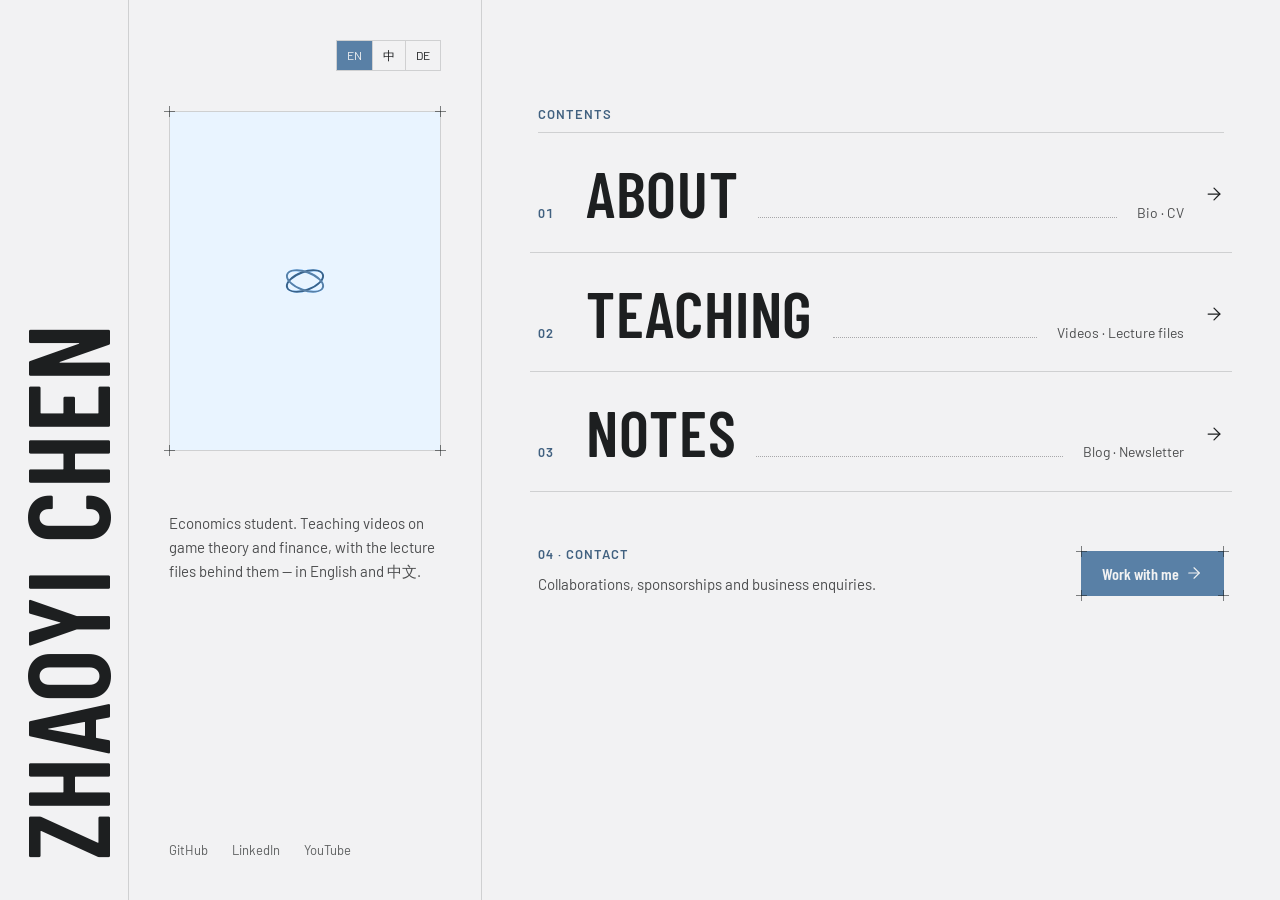
==== commit 6659d159: "Add German, remove the logo mark, raise the contact button" ====
--- a/index.html
+++ b/index.html
@@ -3,7 +3,7 @@
 <head>
   <meta charset="utf-8">
   <meta name="viewport" content="width=device-width, initial-scale=1">
-  <title data-en="Zhaoyi Chen · Teaching, notes and lecture files" data-zh="Zhaoyi Chen · 教学、随笔与讲义">Zhaoyi Chen · Teaching, notes and lecture files</title>
+  <title data-en="Zhaoyi Chen · Teaching, notes and lecture files" data-zh="Zhaoyi Chen · 教学、随笔与讲义" data-de="Zhaoyi Chen · Lehre, Notizen und Skripte">Zhaoyi Chen · Teaching, notes and lecture files</title>
   <meta name="description" content="Zhaoyi Chen — economics student. Teaching videos on game theory and finance, lecture files and notes, in English and 中文.">
   <link rel="stylesheet" href="assets/industry.css">
   <link rel="stylesheet" href="assets/site.css">
@@ -17,10 +17,10 @@
   <div class="home" data-view="home">
     <aside class="aside">
       <div class="bar">
-        <span class="mark" aria-hidden="true"></span>
-        <div class="seg lang" role="radiogroup" aria-label="Language / 语言">
+        <div class="seg lang" role="radiogroup" aria-label="Language / 语言 / Sprache">
+          <label class="seg-opt"><input type="radio" name="lang-home" value="en" data-lang>EN</label>
           <label class="seg-opt"><input type="radio" name="lang-home" value="zh" data-lang>中</label>
-          <label class="seg-opt"><input type="radio" name="lang-home" value="en" data-lang>EN</label>
+          <label class="seg-opt"><input type="radio" name="lang-home" value="de" data-lang>DE</label>
         </div>
       </div>
 
@@ -31,33 +31,33 @@
             <!-- EDIT: add your photo as content/images/portrait.jpg (4:5) -->
             <div class="media duotone"><span class="mark" aria-hidden="true"></span><img data-src="content/images/portrait.jpg" alt="Portrait of Zhaoyi Chen"></div>
             <dl class="facts">
-              <dt data-en="Studying" data-zh="在读">Studying</dt><dd data-en="Economics, BSc" data-zh="经济学 本科">Economics, BSc</dd>
-              <dt data-en="Teaching" data-zh="教学">Teaching</dt><dd data-en="Game theory · CFA Level I" data-zh="博弈论 · CFA 一级">Game theory · CFA Level I</dd>
-              <dt data-en="Languages" data-zh="语言">Languages</dt><dd>English · 中文</dd>
+              <dt data-en="Studying" data-zh="在读" data-de="Studium">Studying</dt><dd data-en="Economics, BSc" data-zh="经济学 本科" data-de="Economics, B.Sc.">Economics, BSc</dd>
+              <dt data-en="Teaching" data-zh="教学" data-de="Lehre">Teaching</dt><dd data-en="Game theory · CFA Level I" data-zh="博弈论 · CFA 一级" data-de="Spieltheorie · CFA Level I">Game theory · CFA Level I</dd>
+              <dt data-en="Languages" data-zh="语言" data-de="Sprachen">Languages</dt><dd>English · 中文</dd>
             </dl>
           </div>
           <div class="pane" data-pane="teaching">
             <!-- EDIT: add a thumbnail of your latest video as content/images/latest-video.jpg (16:9) -->
             <div class="media wide duotone"><span class="mark" aria-hidden="true"></span><img data-src="content/images/latest-video.jpg" alt=""></div>
             <div class="pane-body">
-              <span class="pane-title" data-en="Game theory · CFA Level I" data-zh="博弈论 · CFA 一级">Game theory · CFA Level I</span>
-              <span class="pane-text" data-en="Video series, plus every lecture file free on GitHub." data-zh="系列视频，以及在 GitHub 免费公开的全部讲义。">Video series, plus every lecture file free on GitHub.</span>
-              <span class="pane-foot" data-en="Lecture files · GitHub" data-zh="讲义 · GitHub">Lecture files · GitHub</span>
+              <span class="pane-title" data-en="Game theory · CFA Level I" data-zh="博弈论 · CFA 一级" data-de="Spieltheorie · CFA Level I">Game theory · CFA Level I</span>
+              <span class="pane-text" data-en="Video series, plus every lecture file free on GitHub." data-zh="系列视频，以及在 GitHub 免费公开的全部讲义。" data-de="Videoreihen und alle Skripte, kostenlos auf GitHub.">Video series, plus every lecture file free on GitHub.</span>
+              <span class="pane-foot" data-en="Lecture files · GitHub" data-zh="讲义 · GitHub" data-de="Skripte · GitHub">Lecture files · GitHub</span>
             </div>
           </div>
           <div class="pane" data-pane="notes"><div class="pane-posts" id="preview-posts"></div></div>
           <div class="pane" data-pane="contact">
             <div class="pane-body">
-              <span class="kicker" data-en="Business &amp; collaboration" data-zh="商务与合作">Business &amp; collaboration</span>
+              <span class="kicker" data-en="Business &amp; collaboration" data-zh="商务与合作" data-de="Kooperation &amp; Anfragen">Business &amp; collaboration</span>
               <span class="pane-email"><span>zhaoyic3002</span><span>@gmail.com</span></span>
-              <span class="pane-text" data-en="Collaborations, sponsorships and business enquiries. Tell me what you have in mind." data-zh="合作、赞助与商务洽谈，欢迎来信详谈。">Collaborations, sponsorships and business enquiries. Tell me what you have in mind.</span>
+              <span class="pane-text" data-en="Collaborations, sponsorships and business enquiries. Tell me what you have in mind." data-zh="合作、赞助与商务洽谈，欢迎来信详谈。" data-de="Kooperationen, Sponsoring und geschäftliche Anfragen. Schreib mir, was du vorhast.">Collaborations, sponsorships and business enquiries. Tell me what you have in mind.</span>
             </div>
           </div>
         </div>
         <div class="pv-caption" id="pv-caption" aria-live="polite"></div>
       </div>
 
-      <p class="bio"><span data-en="Economics student. Teaching videos on game theory and finance, with the lecture files behind them — in English and 中文." data-zh="经济学专业学生。我制作博弈论与金融的教学视频，并公开背后的全部讲义——中英双语。">Economics student. Teaching videos on game theory and finance, with the lecture files behind them — in English and 中文.</span></p>
+      <p class="bio"><span data-en="Economics student. Teaching videos on game theory and finance, with the lecture files behind them — in English and 中文." data-zh="经济学专业学生。我制作博弈论与金融的教学视频，并公开背后的全部讲义——中英双语。" data-de="Ich studiere Economics und mache Lehrvideos zu Spieltheorie und Finanzen – samt allen Skripten dazu, auf Englisch und 中文.">Economics student. Teaching videos on game theory and finance, with the lecture files behind them — in English and 中文.</span></p>
       <div class="social">
         <a href="https://github.com/chenzhaoyilila" target="_blank" rel="noopener">GitHub</a>
         <a href="https://www.linkedin.com/in/zhaoyi-chen-58bb9b395" target="_blank" rel="noopener">LinkedIn</a>
@@ -66,37 +66,37 @@
     </aside>
 
     <main class="contents">
-      <span class="kicker" data-en="Contents" data-zh="目录">Contents</span>
+      <span class="kicker" data-en="Contents" data-zh="目录" data-de="Inhalt">Contents</span>
       <div class="rule"></div>
       <a class="row" href="#about" data-preview="about">
         <span class="row-num">01</span>
-        <span class="row-main"><span class="row-title" data-en="About" data-zh="关于">About</span><span class="row-meta" data-en="Bio · CV" data-zh="简介 · 简历">Bio · CV</span></span>
+        <span class="row-main"><span class="row-title" data-en="About" data-zh="关于" data-de="Über mich">About</span><span class="row-meta" data-en="Bio · CV" data-zh="简介 · 简历" data-de="Bio · Lebenslauf">Bio · CV</span></span>
         <span class="row-leader" aria-hidden="true"></span>
-        <span class="row-meta end" aria-hidden="true" data-en="Bio · CV" data-zh="简介 · 简历">Bio · CV</span>
+        <span class="row-meta end" aria-hidden="true" data-en="Bio · CV" data-zh="简介 · 简历" data-de="Bio · Lebenslauf">Bio · CV</span>
         <svg class="icon" width="20" height="20" viewBox="0 0 24 24" aria-hidden="true"><path d="M5 12h14"/><path d="m12 5 7 7-7 7"/></svg>
       </a>
       <a class="row" href="#teaching" data-preview="teaching">
         <span class="row-num">02</span>
-        <span class="row-main"><span class="row-title" data-en="Teaching" data-zh="教学">Teaching</span><span class="row-meta" data-en="Videos · Lecture files" data-zh="视频 · 讲义">Videos · Lecture files</span></span>
+        <span class="row-main"><span class="row-title" data-en="Teaching" data-zh="教学" data-de="Lehre">Teaching</span><span class="row-meta" data-en="Videos · Lecture files" data-zh="视频 · 讲义" data-de="Videos · Skripte">Videos · Lecture files</span></span>
         <span class="row-leader" aria-hidden="true"></span>
-        <span class="row-meta end" aria-hidden="true" data-en="Videos · Lecture files" data-zh="视频 · 讲义">Videos · Lecture files</span>
+        <span class="row-meta end" aria-hidden="true" data-en="Videos · Lecture files" data-zh="视频 · 讲义" data-de="Videos · Skripte">Videos · Lecture files</span>
         <svg class="icon" width="20" height="20" viewBox="0 0 24 24" aria-hidden="true"><path d="M5 12h14"/><path d="m12 5 7 7-7 7"/></svg>
       </a>
       <a class="row" href="#notes" data-preview="notes">
         <span class="row-num">03</span>
-        <span class="row-main"><span class="row-title" data-en="Notes" data-zh="随笔">Notes</span><span class="row-meta" data-en="Blog · Newsletter" data-zh="博客 · 通讯">Blog · Newsletter</span></span>
+        <span class="row-main"><span class="row-title" data-en="Notes" data-zh="随笔" data-de="Notizen">Notes</span><span class="row-meta" data-en="Blog · Newsletter" data-zh="博客 · 通讯" data-de="Blog · Newsletter">Blog · Newsletter</span></span>
         <span class="row-leader" aria-hidden="true"></span>
-        <span class="row-meta end" aria-hidden="true" data-en="Blog · Newsletter" data-zh="博客 · 通讯">Blog · Newsletter</span>
+        <span class="row-meta end" aria-hidden="true" data-en="Blog · Newsletter" data-zh="博客 · 通讯" data-de="Blog · Newsletter">Blog · Newsletter</span>
         <svg class="icon" width="20" height="20" viewBox="0 0 24 24" aria-hidden="true"><path d="M5 12h14"/><path d="m12 5 7 7-7 7"/></svg>
       </a>
       <div class="contact" data-preview="contact">
         <div>
-          <span class="kicker">04 · <span data-en="Contact" data-zh="联系">Contact</span></span>
-          <p data-en="Collaborations, sponsorships and business enquiries." data-zh="合作、赞助与商务洽谈。">Collaborations, sponsorships and business enquiries.</p>
+          <span class="kicker">04 · <span data-en="Contact" data-zh="联系" data-de="Kontakt">Contact</span></span>
+          <p data-en="Collaborations, sponsorships and business enquiries." data-zh="合作、赞助与商务洽谈。" data-de="Kooperationen, Sponsoring und geschäftliche Anfragen.">Collaborations, sponsorships and business enquiries.</p>
         </div>
         <a class="btn btn-primary blueprint btn-cta" href="mailto:zhaoyic3002@gmail.com">
           <i class="corner tl"></i><i class="corner tr"></i><i class="corner bl"></i><i class="corner br"></i>
-          <span data-en="Work with me" data-zh="与我合作">Work with me</span>
+          <span data-en="Work with me" data-zh="与我合作" data-de="Zusammenarbeit anfragen">Work with me</span>
           <svg class="icon" width="18" height="18" viewBox="0 0 24 24" aria-hidden="true"><path d="M5 12h14"/><path d="m12 5 7 7-7 7"/></svg>
         </a>
       </div>
@@ -108,29 +108,30 @@
     <div class="topbar">
       <a class="btn btn-ghost back" href="#">
         <svg class="icon" width="18" height="18" viewBox="0 0 24 24" aria-hidden="true"><path d="m12 19-7-7 7-7"/><path d="M19 12H5"/></svg>
-        <span data-en="Contents" data-zh="目录">Contents</span>
-      </a>
-      <div class="seg lang" role="radiogroup" aria-label="Language / 语言">
+        <span data-en="Contents" data-zh="目录" data-de="Inhalt">Contents</span>
+      </a>
+      <div class="seg lang" role="radiogroup" aria-label="Language / 语言 / Sprache">
+        <label class="seg-opt"><input type="radio" name="lang-top" value="en" data-lang>EN</label>
         <label class="seg-opt"><input type="radio" name="lang-top" value="zh" data-lang>中</label>
-        <label class="seg-opt"><input type="radio" name="lang-top" value="en" data-lang>EN</label>
+        <label class="seg-opt"><input type="radio" name="lang-top" value="de" data-lang>DE</label>
       </div>
     </div>
 
     <section data-view="about" hidden>
       <header class="sec-head">
         <span class="kicker">01</span>
-        <h1 class="sec-title" data-en="About" data-zh="关于">About</h1>
+        <h1 class="sec-title" data-en="About" data-zh="关于" data-de="Über mich">About</h1>
       </header>
       <div class="sec-body">
         <div>
-          <p class="lead" data-en="I study economics, and I teach what I learn as I go." data-zh="我学习经济学，也边学边教。">I study economics, and I teach what I learn as I go.</p>
-          <p class="prose" data-en="My videos take game theory and finance one idea at a time. The slides and lecture files are free on GitHub, so you can follow along or reuse them." data-zh="我的视频每次讲透博弈论或金融中的一个概念。课件与讲义全部免费放在 GitHub 上，方便你跟学或复用。">My videos take game theory and finance one idea at a time. The slides and lecture files are free on GitHub, so you can follow along or reuse them.</p>
+          <p class="lead" data-en="I study economics, and I teach what I learn as I go." data-zh="我学习经济学，也边学边教。" data-de="Ich studiere Economics und gebe weiter, was ich dabei lerne.">I study economics, and I teach what I learn as I go.</p>
+          <p class="prose" data-en="My videos take game theory and finance one idea at a time. The slides and lecture files are free on GitHub, so you can follow along or reuse them." data-zh="我的视频每次讲透博弈论或金融中的一个概念。课件与讲义全部免费放在 GitHub 上，方便你跟学或复用。" data-de="Meine Videos nehmen sich Spieltheorie und Finanzen Idee für Idee vor. Folien und Skripte liegen kostenlos auf GitHub – zum Mitlernen oder Weiterverwenden.">My videos take game theory and finance one idea at a time. The slides and lecture files are free on GitHub, so you can follow along or reuse them.</p>
           <table class="table facts-table">
             <tbody>
-              <tr><td data-en="Studying" data-zh="在读">Studying</td><td data-en="Economics, BSc" data-zh="经济学 本科">Economics, BSc</td></tr>
-              <tr><td data-en="Teaching" data-zh="教学">Teaching</td><td data-en="Game theory · CFA Level I" data-zh="博弈论 · CFA 一级">Game theory · CFA Level I</td></tr>
-              <tr><td data-en="Languages" data-zh="语言">Languages</td><td>English · 中文</td></tr>
-              <tr><td data-en="CV" data-zh="简历">CV</td><td><a class="inline-link" href="resume.html"><span data-en="View PDF" data-zh="查看 PDF">View PDF</span><svg class="icon" width="16" height="16" viewBox="0 0 24 24" aria-hidden="true"><path d="M7 7h10v10"/><path d="M7 17 17 7"/></svg></a></td></tr>
+              <tr><td data-en="Studying" data-zh="在读" data-de="Studium">Studying</td><td data-en="Economics, BSc" data-zh="经济学 本科" data-de="Economics, B.Sc.">Economics, BSc</td></tr>
+              <tr><td data-en="Teaching" data-zh="教学" data-de="Lehre">Teaching</td><td data-en="Game theory · CFA Level I" data-zh="博弈论 · CFA 一级" data-de="Spieltheorie · CFA Level I">Game theory · CFA Level I</td></tr>
+              <tr><td data-en="Languages" data-zh="语言" data-de="Sprachen">Languages</td><td>English · 中文</td></tr>
+              <tr><td data-en="CV" data-zh="简历" data-de="Lebenslauf">CV</td><td><a class="inline-link" href="resume.html"><span data-en="View PDF" data-zh="查看 PDF" data-de="PDF ansehen">View PDF</span><svg class="icon" width="16" height="16" viewBox="0 0 24 24" aria-hidden="true"><path d="M7 7h10v10"/><path d="M7 17 17 7"/></svg></a></td></tr>
             </tbody>
           </table>
         </div>
@@ -141,8 +142,8 @@
       </div>
       <a class="next" href="#teaching">
         <span class="next-stack">
-          <span class="kicker" data-en="Next" data-zh="下一章">Next</span>
-          <span class="next-title">02 <span data-en="Teaching" data-zh="教学">Teaching</span></span>
+          <span class="kicker" data-en="Next" data-zh="下一章" data-de="Weiter">Next</span>
+          <span class="next-title">02 <span data-en="Teaching" data-zh="教学" data-de="Lehre">Teaching</span></span>
         </span>
         <svg class="icon" width="32" height="32" viewBox="0 0 24 24" aria-hidden="true"><path d="M5 12h14"/><path d="m12 5 7 7-7 7"/></svg>
       </a>
@@ -151,24 +152,24 @@
     <section data-view="teaching" hidden>
       <header class="sec-head">
         <span class="kicker">02</span>
-        <h1 class="sec-title" data-en="Teaching" data-zh="教学">Teaching</h1>
+        <h1 class="sec-title" data-en="Teaching" data-zh="教学" data-de="Lehre">Teaching</h1>
       </header>
       <div class="sec-body">
         <div>
           <div class="rule"></div>
           <!-- EDIT: to link a series, turn its <div class="item"> into <a class="item" href="YOUR-PLAYLIST-URL"> -->
           <div class="item">
-            <span class="item-title" data-en="Game theory" data-zh="博弈论">Game theory</span>
-            <span class="item-desc" data-en="Refinements, signaling and screening" data-zh="精炼均衡、信号传递与筛选">Refinements, signaling and screening</span>
+            <span class="item-title" data-en="Game theory" data-zh="博弈论" data-de="Spieltheorie">Game theory</span>
+            <span class="item-desc" data-en="Refinements, signaling and screening" data-zh="精炼均衡、信号传递与筛选" data-de="Gleichgewichtsverfeinerungen, Signaling und Screening">Refinements, signaling and screening</span>
           </div>
           <div class="item">
-            <span class="item-title" data-en="CFA Level I" data-zh="CFA 一级">CFA Level I</span>
-            <span class="item-desc" data-en="All ten topic areas, from ethics to portfolio management" data-zh="全部十个科目，从职业道德到投资组合管理">All ten topic areas, from ethics to portfolio management</span>
+            <span class="item-title" data-en="CFA Level I" data-zh="CFA 一级" data-de="CFA Level I">CFA Level I</span>
+            <span class="item-desc" data-en="All ten topic areas, from ethics to portfolio management" data-zh="全部十个科目，从职业道德到投资组合管理" data-de="Alle zehn Themengebiete, von Ethik bis Portfoliomanagement">All ten topic areas, from ethics to portfolio management</span>
           </div>
           <a class="item" href="https://github.com/chenzhaoyilila/All-files-of-lectures" target="_blank" rel="noopener">
             <span class="item-text">
-              <span class="item-title" data-en="Lecture files" data-zh="讲义文件">Lecture files</span>
-              <span class="item-desc" data-en="Every course file, free on GitHub" data-zh="全部课程文件，GitHub 免费下载">Every course file, free on GitHub</span>
+              <span class="item-title" data-en="Lecture files" data-zh="讲义文件" data-de="Skripte">Lecture files</span>
+              <span class="item-desc" data-en="Every course file, free on GitHub" data-zh="全部课程文件，GitHub 免费下载" data-de="Alle Kursunterlagen, kostenlos auf GitHub">Every course file, free on GitHub</span>
             </span>
             <svg class="icon" width="20" height="20" viewBox="0 0 24 24" aria-hidden="true"><path d="M7 7h10v10"/><path d="M7 17 17 7"/></svg>
           </a>
@@ -179,13 +180,13 @@
             <i class="corner tl"></i><i class="corner tr"></i><i class="corner bl"></i><i class="corner br"></i>
             <div class="media duotone"><span class="mark" aria-hidden="true"></span><img data-src="content/images/latest-video.jpg" alt="Latest video on YouTube"></div>
           </a>
-          <figcaption data-en="Latest video" data-zh="最新视频">Latest video</figcaption>
+          <figcaption data-en="Latest video" data-zh="最新视频" data-de="Neuestes Video">Latest video</figcaption>
         </figure>
       </div>
       <a class="next" href="#notes">
         <span class="next-stack">
-          <span class="kicker" data-en="Next" data-zh="下一章">Next</span>
-          <span class="next-title">03 <span data-en="Notes" data-zh="随笔">Notes</span></span>
+          <span class="kicker" data-en="Next" data-zh="下一章" data-de="Weiter">Next</span>
+          <span class="next-title">03 <span data-en="Notes" data-zh="随笔" data-de="Notizen">Notes</span></span>
         </span>
         <svg class="icon" width="32" height="32" viewBox="0 0 24 24" aria-hidden="true"><path d="M5 12h14"/><path d="m12 5 7 7-7 7"/></svg>
       </a>
@@ -194,26 +195,26 @@
     <section data-view="notes" hidden>
       <header class="sec-head">
         <span class="kicker">03</span>
-        <h1 class="sec-title" data-en="Notes" data-zh="随笔">Notes</h1>
+        <h1 class="sec-title" data-en="Notes" data-zh="随笔" data-de="Notizen">Notes</h1>
       </header>
       <div class="sec-body single">
         <div class="notes-bar">
-          <span class="label" data-en="Blog &amp; newsletter" data-zh="博客与通讯">Blog &amp; newsletter</span>
+          <span class="label" data-en="Blog &amp; newsletter" data-zh="博客与通讯" data-de="Blog &amp; Newsletter">Blog &amp; newsletter</span>
           <div class="seg" role="radiogroup" aria-label="Filter notes">
-            <label class="seg-opt"><input type="radio" name="notes-filter" value="all" checked><span data-en="All" data-zh="全部">All</span></label>
-            <label class="seg-opt"><input type="radio" name="notes-filter" value="newsletter"><span data-en="Newsletter" data-zh="通讯">Newsletter</span></label>
-          </div>
-        </div>
-        <div id="notes-list"><p class="status" data-en="Loading notes…" data-zh="正在加载…">Loading notes…</p></div>
+            <label class="seg-opt"><input type="radio" name="notes-filter" value="all" checked><span data-en="All" data-zh="全部" data-de="Alle">All</span></label>
+            <label class="seg-opt"><input type="radio" name="notes-filter" value="newsletter"><span data-en="Newsletter" data-zh="通讯" data-de="Newsletter">Newsletter</span></label>
+          </div>
+        </div>
+        <div id="notes-list"><p class="status" data-en="Loading notes…" data-zh="正在加载…" data-de="Notizen werden geladen…">Loading notes…</p></div>
       </div>
       <div class="next">
         <div>
-          <span class="kicker" data-en="Next · 04 Contact" data-zh="下一章 · 04 联系">Next · 04 Contact</span>
-          <p data-en="Collaborations, sponsorships and business enquiries." data-zh="合作、赞助与商务洽谈。">Collaborations, sponsorships and business enquiries.</p>
+          <span class="kicker" data-en="Next · 04 Contact" data-zh="下一章 · 04 联系" data-de="Weiter · 04 Kontakt">Next · 04 Contact</span>
+          <p data-en="Collaborations, sponsorships and business enquiries." data-zh="合作、赞助与商务洽谈。" data-de="Kooperationen, Sponsoring und geschäftliche Anfragen.">Collaborations, sponsorships and business enquiries.</p>
         </div>
         <a class="btn btn-primary blueprint btn-cta" href="mailto:zhaoyic3002@gmail.com">
           <i class="corner tl"></i><i class="corner tr"></i><i class="corner bl"></i><i class="corner br"></i>
-          <span data-en="Work with me" data-zh="与我合作">Work with me</span>
+          <span data-en="Work with me" data-zh="与我合作" data-de="Zusammenarbeit anfragen">Work with me</span>
           <svg class="icon" width="18" height="18" viewBox="0 0 24 24" aria-hidden="true"><path d="M5 12h14"/><path d="m12 5 7 7-7 7"/></svg>
         </a>
       </div>
@@ -225,12 +226,16 @@
 <script src="assets/interactions.js" defer></script>
 <script>
 (() => {
-  const LABELS = { about: ['01', 'About', '关于'], teaching: ['02', 'Teaching', '教学'], notes: ['03', 'Notes', '随笔'], contact: ['04', 'Contact', '联系'] };
+  // Strings in code come as [en, zh, de]; sitePick chooses one for the current language.
+  const LABELS = {
+    about: ['01', ['About', '关于', 'Über mich']], teaching: ['02', ['Teaching', '教学', 'Lehre']],
+    notes: ['03', ['Notes', '随笔', 'Notizen']], contact: ['04', ['Contact', '联系', 'Kontakt']],
+  };
   const TITLES = {
-    home: ['Zhaoyi Chen · Teaching, notes and lecture files', 'Zhaoyi Chen · 教学、随笔与讲义'],
-    about: ['About · Zhaoyi Chen', '关于 · Zhaoyi Chen'],
-    teaching: ['Teaching · Zhaoyi Chen', '教学 · Zhaoyi Chen'],
-    notes: ['Notes · Zhaoyi Chen', '随笔 · Zhaoyi Chen'],
+    home: ['Zhaoyi Chen · Teaching, notes and lecture files', 'Zhaoyi Chen · 教学、随笔与讲义', 'Zhaoyi Chen · Lehre, Notizen und Skripte'],
+    about: ['About · Zhaoyi Chen', '关于 · Zhaoyi Chen', 'Über mich · Zhaoyi Chen'],
+    teaching: ['Teaching · Zhaoyi Chen', '教学 · Zhaoyi Chen', 'Lehre · Zhaoyi Chen'],
+    notes: ['Notes · Zhaoyi Chen', '随笔 · Zhaoyi Chen', 'Notizen · Zhaoyi Chen'],
   };
   // Old links keep working: #thoughts and #newsletter open Notes.
   const ALIASES = { thoughts: 'notes', newsletter: 'notes', projects: 'teaching' };
@@ -241,7 +246,6 @@
   const PREVIEW_QS = PREVIEW ? '&preview=1' : '';
   const badge = (p) => (p.draft ? '<span class="draft-badge">DRAFT 草稿</span>' : '');
   const ARROW = '<svg class="icon" width="20" height="20" viewBox="0 0 24 24" aria-hidden="true"><path d="M5 12h14"/><path d="m12 5 7 7-7 7"/></svg>';
-  const zh = () => siteLang() === 'zh';
   const home = document.querySelector('[data-view="home"]');
   const pages = document.getElementById('sections');
   const sections = pages.querySelectorAll('section[data-view]');
@@ -255,13 +259,14 @@
     const t = TITLES[view];
     titleEl.setAttribute('data-en', t[0]);
     titleEl.setAttribute('data-zh', t[1]);
-    document.title = t[zh() ? 1 : 0];
+    titleEl.setAttribute('data-de', t[2]);
+    document.title = sitePick(t);
   }
 
   function setPreview(key) {
     pv = key;
     frame.setAttribute('data-pv', key);
-    caption.textContent = key ? `${zh() ? '预览' : 'Preview'} · ${LABELS[key][0]} ${LABELS[key][zh() ? 2 : 1]}` : '';
+    caption.textContent = key ? `${sitePick(['Preview', '预览', 'Vorschau'])} · ${LABELS[key][0]} ${sitePick(LABELS[key][1])}` : '';
   }
 
   // Deeper into the book (contents → about → teaching → notes) turns the page
@@ -317,7 +322,11 @@
 
   function renderPosts() {
     if (failed) {
-      list.innerHTML = `<p class="status">${zh() ? '无法加载随笔。如果你是直接打开的本文件，请改用本地服务器（如 Live Server）预览。' : 'Could not load the notes. If you opened this file directly, preview it with a local server (e.g. Live Server).'}</p>`;
+      list.innerHTML = `<p class="status">${sitePick([
+        'Could not load the notes. If you opened this file directly, preview it with a local server (e.g. Live Server).',
+        '无法加载随笔。如果你是直接打开的本文件，请改用本地服务器（如 Live Server）预览。',
+        'Die Notizen konnten nicht geladen werden. Wenn du diese Datei direkt geöffnet hast, nutze für die Vorschau einen lokalen Server (z. B. Live Server).',
+      ])}</p>`;
       return;
     }
     if (!posts) return;
@@ -330,7 +339,7 @@
           <span class="post-tags">${tagHtml(p)}</span>
           ${ARROW}
         </a>`).join('')
-      : `<p class="status">${zh() ? '这里还没有文章。' : 'Nothing here yet.'}</p>`;
+      : `<p class="status">${sitePick(['Nothing here yet.', '这里还没有文章。', 'Hier gibt es noch nichts.'])}</p>`;
     previewPosts.innerHTML = posts.slice(0, 2).map((p) => `
       <div class="pv-post">
         <span class="pv-post-meta">${siteEscape(siteFormatDate(p.date))}${tagHtml(p)}</span>
--- a/assets/site.css
+++ b/assets/site.css
@@ -35,7 +35,7 @@
 .page { flex: 1; min-width: 0; min-height: 100vh; background: var(--color-bg); display: flex; flex-direction: column; }
 .page > section { flex: 1; display: flex; flex-direction: column; }
 
-/* Logo mark: the two crossed ellipses, drawn as lines */
+/* Placeholder mark in empty image frames: two crossed ellipses, drawn as lines */
 .mark { position: relative; width: 28px; height: 28px; flex: none; display: inline-block; }
 .mark::before, .mark::after {
   content: ""; position: absolute; left: 4px; top: 9px; width: 20px; height: 10px;
@@ -47,7 +47,7 @@
 .home { flex: 1; min-width: 0; min-height: 100vh; display: grid; grid-template-columns: minmax(300px, 352px) minmax(0, 1fr); gap: 1px; }
 .home > * { min-width: 0; background: var(--color-bg); }
 .aside { padding: 40px clamp(20px, 4vw, 40px); display: flex; flex-direction: column; }
-.bar { display: flex; justify-content: space-between; align-items: center; gap: 16px; min-height: 28px; }
+.bar { display: flex; justify-content: flex-end; align-items: center; gap: 16px; min-height: 28px; }
 .frame-wrap { margin-top: 40px; }
 .frame { width: 100%; aspect-ratio: 4 / 5; display: flex; flex-direction: column; }
 .pane { display: none; flex: 1; min-height: 0; flex-direction: column; }
@@ -100,7 +100,7 @@
   .row-leader, .row-meta.end { display: block; }
   .row-main .row-meta { display: none; }
 }
-.contact { margin-top: auto; padding-top: 40px; display: flex; flex-wrap: wrap; align-items: flex-end; justify-content: space-between; gap: 24px 32px; }
+.contact { padding-top: 56px; display: flex; flex-wrap: wrap; align-items: flex-end; justify-content: space-between; gap: 24px 32px; }
 .contact p { font-size: 15px; line-height: 24px; margin: 12px 0 0; color: var(--muted); }
 .btn-cta { padding: 12px 20px; font-size: 16px; color: var(--color-bg); text-decoration: none; }
 .btn-cta:hover { color: var(--color-bg); }
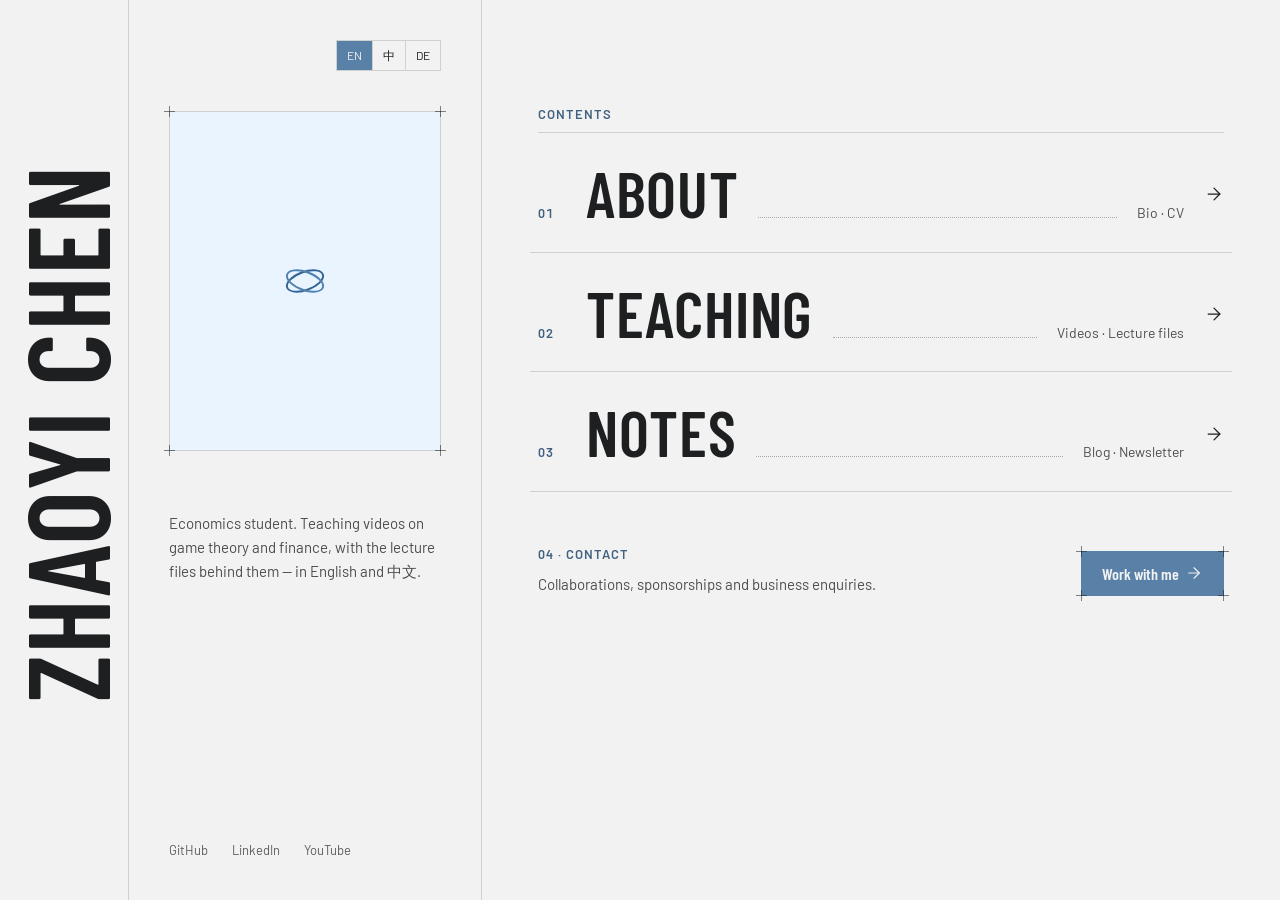
==== commit eb5b3ad6: "Move the name to the top and add a writing desk for notes write.html lets the owner write, preview a" ====
--- a/index.html
+++ b/index.html
@@ -200,9 +200,16 @@
       <div class="sec-body single">
         <div class="notes-bar">
           <span class="label" data-en="Blog &amp; newsletter" data-zh="博客与通讯" data-de="Blog &amp; Newsletter">Blog &amp; newsletter</span>
-          <div class="seg" role="radiogroup" aria-label="Filter notes">
-            <label class="seg-opt"><input type="radio" name="notes-filter" value="all" checked><span data-en="All" data-zh="全部" data-de="Alle">All</span></label>
-            <label class="seg-opt"><input type="radio" name="notes-filter" value="newsletter"><span data-en="Newsletter" data-zh="通讯" data-de="Newsletter">Newsletter</span></label>
+          <div class="notes-tools">
+            <!-- Shown only in your own browser, once it is connected on write.html -->
+            <a class="btn btn-secondary owner-btn" href="write.html?new=1" data-owner hidden>
+              <svg class="icon" width="16" height="16" viewBox="0 0 24 24" aria-hidden="true"><path d="M12 5v14"/><path d="M5 12h14"/></svg>
+              <span data-en="New note" data-zh="新随笔" data-de="Neue Notiz">New note</span>
+            </a>
+            <div class="seg" role="radiogroup" aria-label="Filter notes">
+              <label class="seg-opt"><input type="radio" name="notes-filter" value="all" checked><span data-en="All" data-zh="全部" data-de="Alle">All</span></label>
+              <label class="seg-opt"><input type="radio" name="notes-filter" value="newsletter"><span data-en="Newsletter" data-zh="通讯" data-de="Newsletter">Newsletter</span></label>
+            </div>
           </div>
         </div>
         <div id="notes-list"><p class="status" data-en="Loading notes…" data-zh="正在加载…" data-de="Notizen werden geladen…">Loading notes…</p></div>
--- a/assets/site.css
+++ b/assets/site.css
@@ -22,8 +22,10 @@
 .shell { display: flex; min-height: 100vh; gap: 1px; background: var(--color-divider); }
 .spine {
   flex: none; width: clamp(56px, min(10vw, 16vh), 132px); height: 100vh;
-  position: sticky; top: 0; align-self: flex-start; padding: 40px 0; overflow: hidden;
-  display: flex; align-items: flex-end; justify-content: center;
+  position: sticky; top: 0; align-self: flex-start; overflow: hidden;
+  /* Top of the name lines up with the About row: contents padding + kicker (12) + gap (12) + rule (1) + row padding (32) */
+  padding: calc(clamp(40px, 9vw, 108px) + 57px) 0 40px;
+  display: flex; align-items: flex-start; justify-content: center;
   background: var(--color-bg); color: var(--color-text); text-decoration: none; transition: color .15s;
 }
 .spine:hover { color: var(--color-accent-700); }
@@ -143,6 +145,9 @@
 
 /* Notes */
 .notes-bar { display: flex; flex-wrap: wrap; justify-content: space-between; align-items: center; gap: 16px; padding-bottom: 16px; border-bottom: 1px solid var(--color-divider); }
+.notes-tools, .topbar-tools { display: flex; flex-wrap: wrap; align-items: center; gap: 12px; }
+/* New note / Edit: only in the owner's browser (see site.js) */
+.owner-btn { padding: 7px 12px; font-size: 13px; }
 .post {
   display: flex; flex-wrap: wrap; align-items: baseline; gap: 8px 24px; padding: 24px 8px; margin: 0 -8px;
   border-bottom: 1px solid var(--color-divider); color: var(--color-text); text-decoration: none; transition: background .15s;
